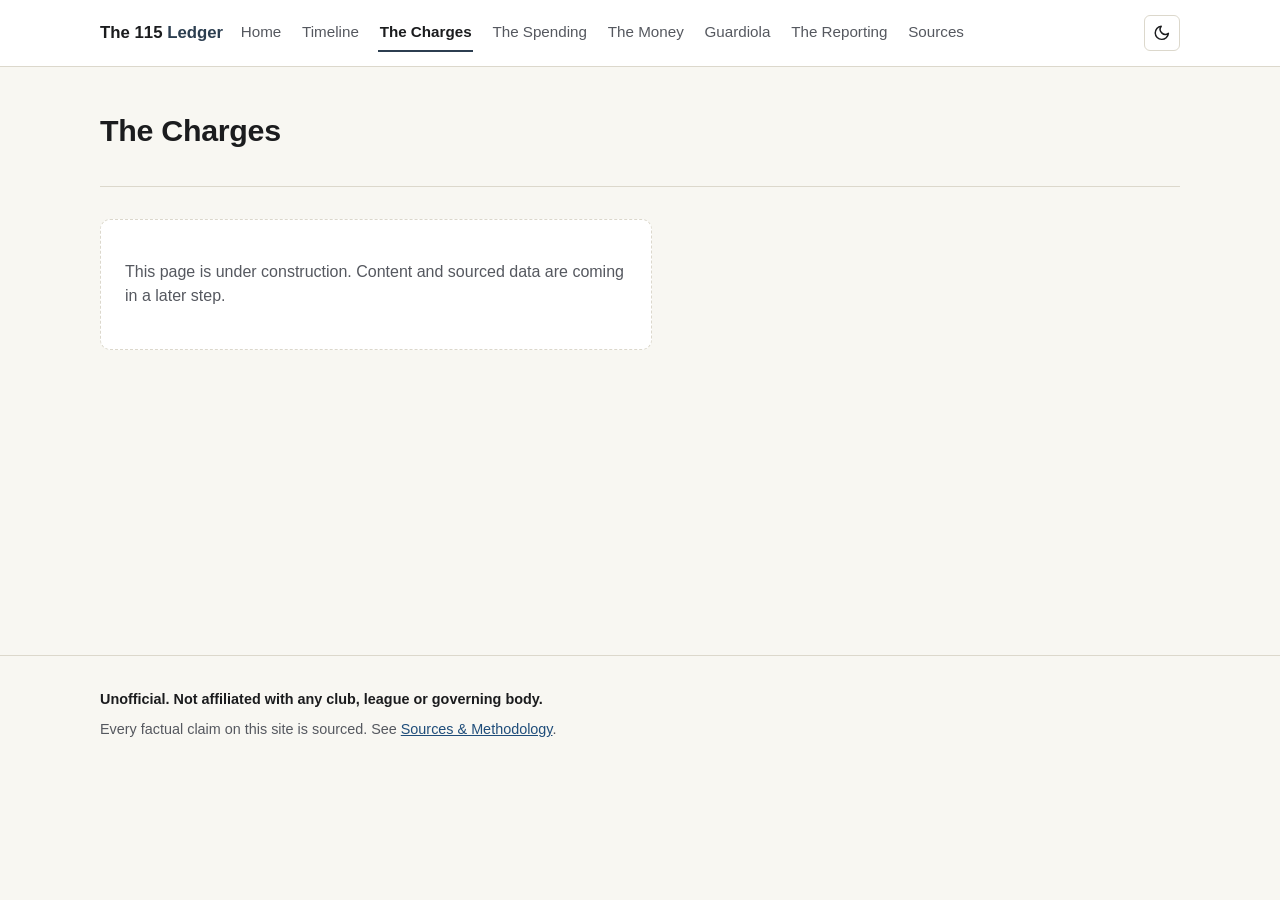
==== charges.html @ 7388daad "Scaffold The 115 Ledger: layout, dark/light theme, nav, footer disclaimer Adds CLAUDE.md (full proje" ====
<!DOCTYPE html>
<html lang="en">
  <head>
    <meta charset="UTF-8" />
    <meta name="viewport" content="width=device-width, initial-scale=1.0" />
    <title>The Charges — The 115 Ledger</title>
    <meta name="description" content="The Charges — part of The 115 Ledger, a sourced record of Manchester City's financial-rules case." />
    <meta name="color-scheme" content="light dark" />
    <link rel="stylesheet" href="css/style.css" />
    <script>
      (function () {
        try {
          var stored = localStorage.getItem("theme");
          var theme = stored || (window.matchMedia("(prefers-color-scheme: dark)").matches ? "dark" : "light");
          document.documentElement.setAttribute("data-theme", theme);
        } catch (e) {
          document.documentElement.setAttribute("data-theme", "light");
        }
      })();
    </script>
  </head>
  <body>
  <a class="skip-link" href="#main">Skip to main content</a>
  <header class="site-header">
    <div class="header-inner">
      <a href="index.html" class="logo">The 115 <span class="logo-accent">Ledger</span></a>
      <nav class="site-nav" id="site-nav" aria-label="Primary">
        <ul>
        <li><a href="index.html">Home</a></li>
        <li><a href="timeline.html">Timeline</a></li>
        <li><a href="charges.html">The Charges</a></li>
        <li><a href="spending.html">The Spending</a></li>
        <li><a href="money.html">The Money</a></li>
        <li><a href="guardiola.html">Guardiola</a></li>
        <li><a href="reporting.html">The Reporting</a></li>
        <li><a href="sources.html">Sources</a></li>
        </ul>
      </nav>
      <div class="header-actions">
        <button id="theme-toggle" class="icon-button theme-toggle" type="button" aria-pressed="false" aria-label="Toggle dark and light theme">
          <svg class="icon-sun" viewBox="0 0 24 24" fill="none" stroke="currentColor" stroke-width="2" stroke-linecap="round" stroke-linejoin="round" aria-hidden="true">
            <circle cx="12" cy="12" r="4"></circle>
            <line x1="12" y1="2" x2="12" y2="4"></line>
            <line x1="12" y1="20" x2="12" y2="22"></line>
            <line x1="4.93" y1="4.93" x2="6.34" y2="6.34"></line>
            <line x1="17.66" y1="17.66" x2="19.07" y2="19.07"></line>
            <line x1="2" y1="12" x2="4" y2="12"></line>
            <line x1="20" y1="12" x2="22" y2="12"></line>
            <line x1="4.93" y1="19.07" x2="6.34" y2="17.66"></line>
            <line x1="17.66" y1="6.34" x2="19.07" y2="4.93"></line>
          </svg>
          <svg class="icon-moon" viewBox="0 0 24 24" fill="none" stroke="currentColor" stroke-width="2" stroke-linecap="round" stroke-linejoin="round" aria-hidden="true">
            <path d="M21 12.79A9 9 0 1 1 11.21 3 7 7 0 0 0 21 12.79z"></path>
          </svg>
        </button>
        <button id="nav-toggle" class="icon-button nav-toggle" type="button" aria-expanded="false" aria-controls="site-nav" aria-label="Toggle navigation menu">
          <span></span><span></span><span></span>
        </button>
      </div>
    </div>
  </header>
    <main id="main">
      <div class="container">
        <div class="page-header">
          <h1>The Charges</h1>
        </div>
        <div class="section">
          <div class="placeholder-panel">
            <p>This page is under construction. Content and sourced data are coming in a later step.</p>
          </div>
        </div>
      </div>
    </main>
  <footer class="site-footer">
    <div class="container footer-inner">
      <p class="disclaimer">Unofficial. Not affiliated with any club, league or governing body.</p>
      <p class="footer-meta">Every factual claim on this site is sourced. See <a href="sources.html">Sources &amp; Methodology</a>.</p>
    </div>
  </footer>
    <script src="js/main.js" defer></script>
  </body>
</html>
---- css/style.css ----
/* The 115 Ledger — base styles, layout, and theme tokens */

:root {
  --bg: #f8f7f2;
  --bg-elevated: #ffffff;
  --text: #1b1c1e;
  --text-muted: #55585f;
  --border: #dcd8cc;
  --accent: #2c3e50;
  --accent-strong: #17242f;
  --accent-contrast: #ffffff;
  --focus-ring: #b3690f;
  --link: #1f4d7a;
  --link-visited: #4a3f6b;
  --header-bg: #ffffff;
  --shadow: 0 1px 2px rgba(20, 20, 20, 0.06), 0 4px 12px rgba(20, 20, 20, 0.05);

  --font-body: -apple-system, BlinkMacSystemFont, "Segoe UI", Roboto, Helvetica, Arial, sans-serif;
  --font-mono: ui-monospace, SFMono-Regular, "SF Mono", Menlo, Consolas, monospace;

  --max-width: 1120px;
}

:root[data-theme="dark"] {
  --bg: #14161a;
  --bg-elevated: #1c1f24;
  --text: #e9e7e1;
  --text-muted: #a3a7ad;
  --border: #2e3238;
  --accent: #8ca3bc;
  --accent-strong: #c7d3de;
  --accent-contrast: #14161a;
  --focus-ring: #e0a940;
  --link: #7fb0e0;
  --link-visited: #b39ddb;
  --header-bg: #1c1f24;
  --shadow: 0 1px 2px rgba(0, 0, 0, 0.4), 0 4px 12px rgba(0, 0, 0, 0.35);
}

@media (prefers-color-scheme: dark) {
  :root:not([data-theme="light"]):not([data-theme="dark"]) {
    --bg: #14161a;
    --bg-elevated: #1c1f24;
    --text: #e9e7e1;
    --text-muted: #a3a7ad;
    --border: #2e3238;
    --accent: #8ca3bc;
    --accent-strong: #c7d3de;
    --accent-contrast: #14161a;
    --focus-ring: #e0a940;
    --link: #7fb0e0;
    --link-visited: #b39ddb;
    --header-bg: #1c1f24;
    --shadow: 0 1px 2px rgba(0, 0, 0, 0.4), 0 4px 12px rgba(0, 0, 0, 0.35);
  }
}

* {
  box-sizing: border-box;
}

html {
  color-scheme: light dark;
}

body {
  margin: 0;
  background: var(--bg);
  color: var(--text);
  font-family: var(--font-body);
  line-height: 1.55;
  -webkit-font-smoothing: antialiased;
  text-rendering: optimizeLegibility;
}

img {
  max-width: 100%;
  display: block;
}

a {
  color: var(--link);
}

a:visited {
  color: var(--link-visited);
}

a:focus-visible,
button:focus-visible,
input:focus-visible,
select:focus-visible {
  outline: 3px solid var(--focus-ring);
  outline-offset: 2px;
}

.skip-link {
  position: absolute;
  left: -9999px;
  top: 0;
  background: var(--accent);
  color: var(--accent-contrast);
  padding: 0.75rem 1rem;
  z-index: 100;
  border-radius: 0 0 6px 0;
}

.skip-link:focus {
  left: 0;
}

.container {
  width: 100%;
  max-width: var(--max-width);
  margin: 0 auto;
  padding: 0 1.25rem;
}

/* Header / nav */

.site-header {
  position: sticky;
  top: 0;
  z-index: 50;
  background: var(--header-bg);
  border-bottom: 1px solid var(--border);
}

.header-inner {
  max-width: var(--max-width);
  margin: 0 auto;
  padding: 0.85rem 1.25rem;
  display: flex;
  align-items: center;
  gap: 1rem;
}

.logo {
  font-weight: 700;
  font-size: 1.05rem;
  color: var(--text);
  text-decoration: none;
  white-space: nowrap;
}

.logo:visited {
  color: var(--text);
}

.logo .logo-accent {
  color: var(--accent);
}

.site-nav {
  flex: 1;
}

.site-nav ul {
  list-style: none;
  display: flex;
  flex-wrap: wrap;
  gap: 0.25rem 1.1rem;
  margin: 0;
  padding: 0;
}

.site-nav a {
  display: inline-block;
  padding: 0.4rem 0.1rem;
  text-decoration: none;
  color: var(--text-muted);
  font-size: 0.95rem;
  border-bottom: 2px solid transparent;
}

.site-nav a:hover,
.site-nav a:focus-visible {
  color: var(--text);
}

.site-nav a[aria-current="page"] {
  color: var(--text);
  border-bottom-color: var(--accent);
  font-weight: 600;
}

.header-actions {
  display: flex;
  align-items: center;
  gap: 0.5rem;
}

.icon-button {
  background: transparent;
  border: 1px solid var(--border);
  border-radius: 6px;
  color: var(--text);
  width: 2.25rem;
  height: 2.25rem;
  display: inline-flex;
  align-items: center;
  justify-content: center;
  cursor: pointer;
}

.icon-button:hover {
  background: var(--bg-elevated);
}

.theme-toggle svg {
  width: 1.1rem;
  height: 1.1rem;
}

.theme-toggle .icon-sun,
.theme-toggle .icon-moon {
  display: none;
}

:root[data-theme="light"] .theme-toggle .icon-moon {
  display: block;
}

:root[data-theme="dark"] .theme-toggle .icon-sun {
  display: block;
}

.nav-toggle {
  display: none;
  flex-direction: column;
  justify-content: center;
  gap: 4px;
}

.nav-toggle span {
  display: block;
  width: 1.15rem;
  height: 2px;
  background: currentColor;
}

/* Mobile nav */

@media (max-width: 760px) {
  .site-nav {
    flex-basis: 100%;
    order: 3;
    max-height: 0;
    overflow: hidden;
    transition: max-height 0.2s ease;
  }

  .site-nav.is-open {
    max-height: 24rem;
  }

  .site-nav ul {
    flex-direction: column;
    gap: 0;
    padding: 0.5rem 0 0.75rem;
    border-top: 1px solid var(--border);
    margin-top: 0.6rem;
  }

  .site-nav a {
    padding: 0.6rem 0.1rem;
    display: block;
  }

  .nav-toggle {
    display: inline-flex;
  }

  .header-inner {
    flex-wrap: wrap;
  }
}

/* Main content */

main {
  min-height: 60vh;
}

.page-header {
  padding: 2.5rem 0 1.5rem;
  border-bottom: 1px solid var(--border);
}

.page-header h1 {
  margin: 0 0 0.5rem;
  font-size: 1.9rem;
  letter-spacing: -0.01em;
}

.page-header p {
  margin: 0;
  color: var(--text-muted);
  max-width: 60ch;
}

.hero {
  padding: 3rem 0 2.5rem;
}

.hero h1 {
  font-size: clamp(1.9rem, 4vw, 2.6rem);
  margin: 0 0 0.75rem;
  letter-spacing: -0.01em;
}

.tagline {
  font-size: 1.1rem;
  color: var(--text-muted);
  max-width: 62ch;
  margin: 0 0 1.25rem;
}

.placeholder-panel {
  border: 1px dashed var(--border);
  border-radius: 10px;
  padding: 1.5rem;
  color: var(--text-muted);
  background: var(--bg-elevated);
  max-width: 62ch;
}

.section {
  padding: 2rem 0;
}

/* Footer */

.site-footer {
  border-top: 1px solid var(--border);
  margin-top: 3rem;
  padding: 2rem 0;
  color: var(--text-muted);
  font-size: 0.9rem;
}

.footer-inner {
  display: flex;
  flex-direction: column;
  gap: 0.5rem;
}

.disclaimer {
  margin: 0;
  font-weight: 600;
  color: var(--text);
}

.footer-meta {
  margin: 0;
}

.footer-links {
  margin: 0.5rem 0 0;
  padding: 0;
  list-style: none;
  display: flex;
  flex-wrap: wrap;
  gap: 0.25rem 1rem;
}
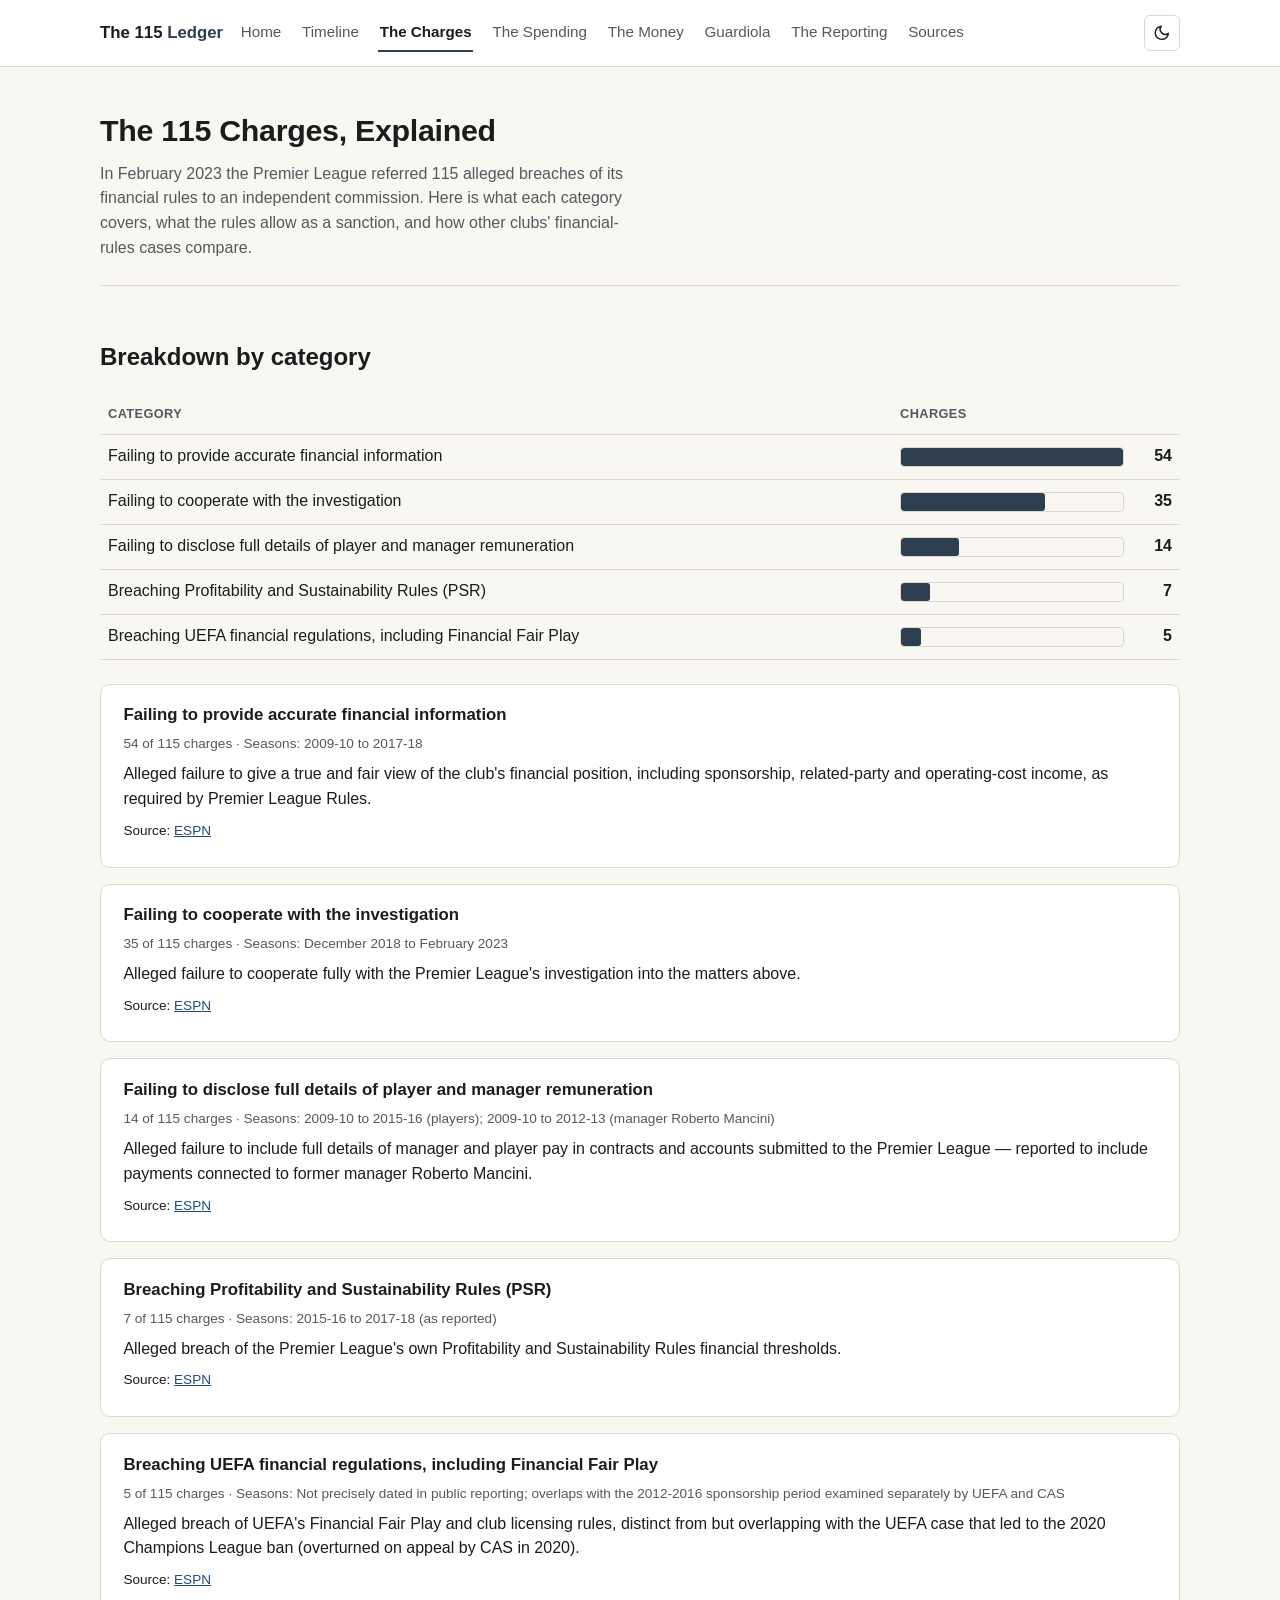
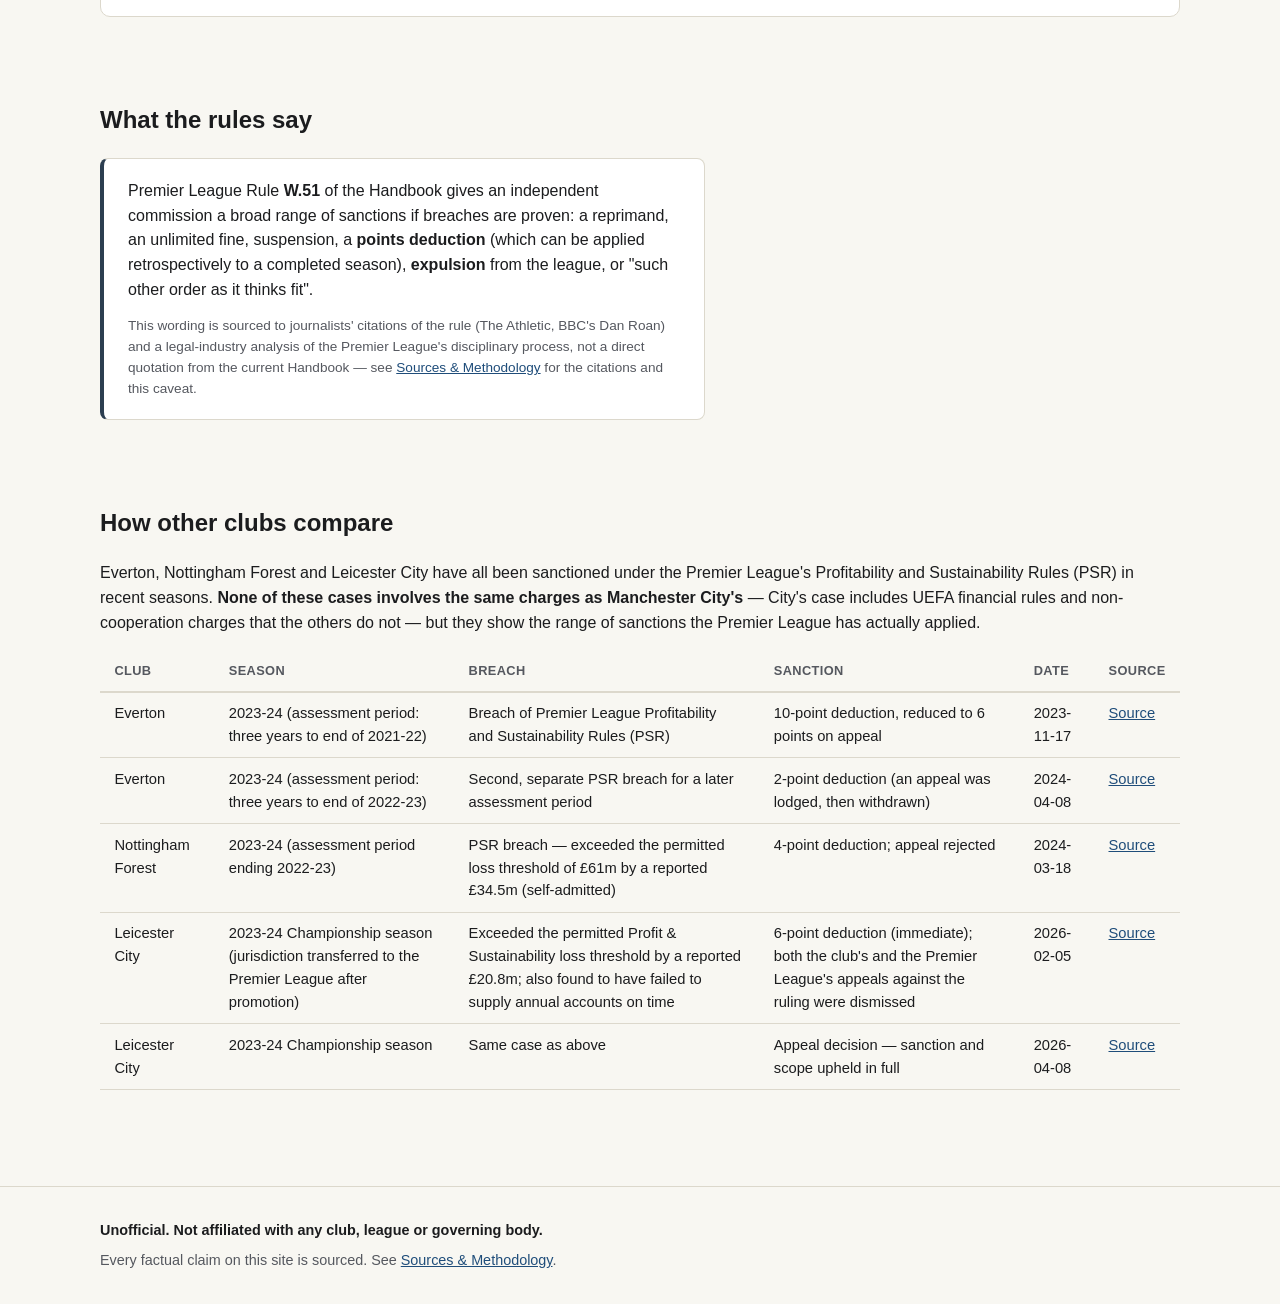
==== commit 7598b5a8: "Step 5: charges explainer + sanctions comparison Charges page now renders data/charges.json as an ac" ====
--- a/charges.html
+++ b/charges.html
@@ -62,13 +62,65 @@
     <main id="main">
       <div class="container">
         <div class="page-header">
-          <h1>The Charges</h1>
+          <h1>The 115 Charges, Explained</h1>
+          <p>In February 2023 the Premier League referred 115 alleged breaches of its financial rules to an independent commission. Here is what each category covers, what the rules allow as a sanction, and how other clubs' financial-rules cases compare.</p>
         </div>
-        <div class="section">
-          <div class="placeholder-panel">
-            <p>This page is under construction. Content and sourced data are coming in a later step.</p>
+
+        <section class="section" aria-labelledby="breakdown-heading">
+          <h2 id="breakdown-heading">Breakdown by category</h2>
+          <noscript>
+            <p class="placeholder-panel">This chart loads from <code>data/charges.json</code> with JavaScript. Enable JavaScript, or read that file directly, to see the breakdown.</p>
+          </noscript>
+          <table class="charges-chart" id="charges-chart">
+            <caption class="visually-hidden">Breakdown of the 115 Premier League charges against Manchester City, by category</caption>
+            <thead>
+              <tr>
+                <th scope="col">Category</th>
+                <th scope="col">Charges</th>
+              </tr>
+            </thead>
+            <tbody id="charges-chart-body">
+              <tr><td colspan="2">Loading…</td></tr>
+            </tbody>
+          </table>
+
+          <div class="charges-explanations" id="charges-explanations">
+            <p class="placeholder-panel">Loading category explanations…</p>
           </div>
-        </div>
+        </section>
+
+        <section class="section" aria-labelledby="rules-heading">
+          <h2 id="rules-heading">What the rules say</h2>
+          <div class="rules-box">
+            <p>Premier League Rule <strong>W.51</strong> of the Handbook gives an independent commission a broad range of sanctions if breaches are proven: a reprimand, an unlimited fine, suspension, a <strong>points deduction</strong> (which can be applied retrospectively to a completed season), <strong>expulsion</strong> from the league, or "such other order as it thinks fit".</p>
+            <p class="rules-caveat">This wording is sourced to journalists' citations of the rule (The Athletic, BBC's Dan Roan) and a legal-industry analysis of the Premier League's disciplinary process, not a direct quotation from the current Handbook — see <a href="sources.html">Sources &amp; Methodology</a> for the citations and this caveat.</p>
+          </div>
+        </section>
+
+        <section class="section" aria-labelledby="compare-heading">
+          <h2 id="compare-heading">How other clubs compare</h2>
+          <p>Everton, Nottingham Forest and Leicester City have all been sanctioned under the Premier League's Profitability and Sustainability Rules (PSR) in recent seasons. <strong>None of these cases involves the same charges as Manchester City's</strong> — City's case includes UEFA financial rules and non-cooperation charges that the others do not — but they show the range of sanctions the Premier League has actually applied.</p>
+          <noscript>
+            <p class="placeholder-panel">This table loads from <code>data/sanctions_compare.json</code> with JavaScript.</p>
+          </noscript>
+          <div class="table-scroll">
+            <table class="data-table" id="sanctions-table">
+              <thead>
+                <tr>
+                  <th scope="col">Club</th>
+                  <th scope="col">Season</th>
+                  <th scope="col">Breach</th>
+                  <th scope="col">Sanction</th>
+                  <th scope="col">Date</th>
+                  <th scope="col">Source</th>
+                </tr>
+              </thead>
+              <tbody id="sanctions-table-body">
+                <tr><td colspan="6">Loading…</td></tr>
+              </tbody>
+            </table>
+          </div>
+        </section>
       </div>
     </main>
   <footer class="site-footer">
@@ -78,5 +130,6 @@
     </div>
   </footer>
     <script src="js/main.js" defer></script>
+    <script src="js/charges.js" defer></script>
   </body>
 </html>
--- a/css/style.css
+++ b/css/style.css
@@ -316,6 +316,166 @@
   margin: 0 0 1.25rem;
 }
 
+/* Status badge (case clock, fixed hexes per the dataviz status palette — not themed) */
+
+.status-badge {
+  display: inline-flex;
+  align-items: center;
+  gap: 0.5rem;
+  padding: 0.45rem 0.9rem;
+  border-radius: 999px;
+  border: 1.5px solid var(--status-color, var(--border));
+  background: var(--status-bg, transparent);
+  font-weight: 600;
+  font-size: 0.95rem;
+  color: var(--text);
+  margin-bottom: 1.5rem;
+}
+
+.status-badge svg {
+  width: 1.1rem;
+  height: 1.1rem;
+  color: var(--status-color, var(--text-muted));
+  flex-shrink: 0;
+}
+
+.status-pending {
+  --status-color: #b3690f;
+  --status-bg: rgba(250, 178, 25, 0.16);
+}
+
+.status-critical {
+  --status-color: #d03b3b;
+  --status-bg: rgba(208, 59, 59, 0.14);
+}
+
+.status-appeal {
+  --status-color: #c05a33;
+  --status-bg: rgba(236, 131, 90, 0.16);
+}
+
+.status-final {
+  --status-color: #0ca30c;
+  --status-bg: rgba(12, 163, 12, 0.14);
+}
+
+.status-reported {
+  --status-color: #b5502c;
+  --status-bg: rgba(236, 131, 90, 0.16);
+}
+
+:root[data-theme="dark"] .status-pending {
+  --status-color: #fab219;
+}
+
+:root[data-theme="dark"] .status-appeal {
+  --status-color: #ec835a;
+}
+
+:root[data-theme="dark"] .status-reported {
+  --status-color: #ec835a;
+}
+
+.status-badge--sm {
+  padding: 0.25rem 0.65rem;
+  font-size: 0.8rem;
+  margin-bottom: 0;
+}
+
+.status-badge--sm svg {
+  width: 0.95rem;
+  height: 0.95rem;
+}
+
+/* Stat tiles (case clock counters) */
+
+.stat-grid {
+  display: grid;
+  grid-template-columns: repeat(auto-fit, minmax(220px, 1fr));
+  gap: 1rem;
+  max-width: 42rem;
+  margin: 0 0 0.5rem;
+}
+
+.stat-tile {
+  background: var(--bg-elevated);
+  border: 1px solid var(--border);
+  border-radius: 10px;
+  padding: 1.25rem 1.5rem;
+}
+
+.stat-value {
+  font-size: 2.5rem;
+  font-weight: 600;
+  font-variant-numeric: proportional-nums;
+  line-height: 1.1;
+  margin: 0;
+  color: var(--text);
+}
+
+.stat-label {
+  margin: 0.4rem 0 0;
+  color: var(--text-muted);
+  font-size: 0.9rem;
+}
+
+.case-summary {
+  max-width: 68ch;
+  font-size: 1.05rem;
+}
+
+/* Latest strip */
+
+.latest-list {
+  list-style: none;
+  margin: 1rem 0 0;
+  padding: 0;
+  display: flex;
+  flex-direction: column;
+  gap: 1rem;
+}
+
+.latest-item {
+  border: 1px solid var(--border);
+  border-radius: 8px;
+  padding: 1rem 1.25rem;
+  background: var(--bg-elevated);
+}
+
+.latest-category {
+  display: inline-block;
+  font-size: 0.72rem;
+  text-transform: uppercase;
+  letter-spacing: 0.04em;
+  color: var(--text-muted);
+}
+
+.latest-title {
+  display: block;
+  font-weight: 600;
+  margin: 0.25rem 0 0.15rem;
+  color: var(--text);
+  text-decoration: none;
+}
+
+.latest-title:hover,
+.latest-title:focus-visible {
+  text-decoration: underline;
+}
+
+.latest-date {
+  display: block;
+  font-size: 0.85rem;
+  color: var(--text-muted);
+  margin-bottom: 0.5rem;
+}
+
+.latest-summary {
+  margin: 0;
+  color: var(--text-muted);
+  font-size: 0.95rem;
+}
+
 .placeholder-panel {
   border: 1px dashed var(--border);
   border-radius: 10px;
@@ -355,6 +515,323 @@
   margin: 0;
 }
 
+/* Timeline page */
+
+.timeline-filters {
+  display: flex;
+  flex-wrap: wrap;
+  gap: 0.5rem;
+  margin: 0 0 2rem;
+}
+
+.filter-chip {
+  border: 1px solid var(--border);
+  background: var(--bg-elevated);
+  color: var(--text-muted);
+  border-radius: 999px;
+  padding: 0.4rem 0.9rem;
+  font-size: 0.85rem;
+  cursor: pointer;
+  line-height: 1.2;
+}
+
+.filter-chip:hover {
+  border-color: var(--accent);
+  color: var(--text);
+}
+
+.filter-chip.is-active {
+  background: var(--accent);
+  border-color: var(--accent);
+  color: var(--accent-contrast);
+  font-weight: 600;
+}
+
+.timeline-list {
+  list-style: none;
+  margin: 0;
+  padding: 0;
+  position: relative;
+}
+
+.timeline-list::before {
+  content: "";
+  position: absolute;
+  left: 7px;
+  top: 0.4rem;
+  bottom: 0.4rem;
+  width: 2px;
+  background: var(--border);
+}
+
+.timeline-entry {
+  position: relative;
+  padding: 0 0 2rem 2.25rem;
+}
+
+.timeline-entry::before {
+  content: "";
+  position: absolute;
+  left: 0;
+  top: 0.4rem;
+  width: 16px;
+  height: 16px;
+  border-radius: 50%;
+  background: var(--bg-elevated);
+  border: 2px solid var(--accent);
+  box-sizing: border-box;
+}
+
+.timeline-entry:last-child {
+  padding-bottom: 0;
+}
+
+.timeline-entry:target .timeline-card {
+  border-color: var(--accent);
+  box-shadow: 0 0 0 3px var(--focus-ring);
+}
+
+.timeline-card {
+  border: 1px solid var(--border);
+  border-radius: 10px;
+  background: var(--bg-elevated);
+  padding: 1.25rem 1.5rem;
+}
+
+.timeline-date {
+  display: block;
+  font-size: 0.85rem;
+  color: var(--text-muted);
+  margin-bottom: 0.35rem;
+}
+
+.timeline-header {
+  display: flex;
+  flex-wrap: wrap;
+  align-items: center;
+  gap: 0.6rem;
+  margin-bottom: 0.5rem;
+}
+
+.timeline-title {
+  margin: 0;
+  font-size: 1.15rem;
+}
+
+.timeline-summary {
+  margin: 0 0 0.75rem;
+  color: var(--text);
+}
+
+.timeline-response {
+  margin: 0 0 0.75rem;
+  padding: 0.6rem 0.9rem;
+  border-left: 3px solid var(--border);
+  background: var(--bg);
+  color: var(--text-muted);
+  font-size: 0.95rem;
+}
+
+.timeline-response cite {
+  display: block;
+  margin-top: 0.35rem;
+  font-style: normal;
+  font-size: 0.82rem;
+  color: var(--text-muted);
+}
+
+.timeline-sources {
+  margin: 0;
+  padding: 0;
+  list-style: none;
+  display: flex;
+  flex-wrap: wrap;
+  gap: 0.4rem 1rem;
+  font-size: 0.85rem;
+}
+
+.timeline-sources a {
+  color: var(--link);
+}
+
+.timeline-empty {
+  color: var(--text-muted);
+}
+
+/* Visually hidden but accessible (captions, etc.) */
+
+.visually-hidden {
+  position: absolute;
+  width: 1px;
+  height: 1px;
+  padding: 0;
+  margin: -1px;
+  overflow: hidden;
+  clip: rect(0, 0, 0, 0);
+  white-space: nowrap;
+  border: 0;
+}
+
+/* Generic data table (used on Charges, Spending, Money) */
+
+.table-scroll {
+  overflow-x: auto;
+  margin: 1rem 0;
+}
+
+.data-table {
+  width: 100%;
+  border-collapse: collapse;
+  font-size: 0.92rem;
+}
+
+.data-table caption {
+  text-align: left;
+  color: var(--text-muted);
+  margin-bottom: 0.5rem;
+  font-size: 0.85rem;
+}
+
+.data-table th,
+.data-table td {
+  padding: 0.6rem 0.9rem;
+  border-bottom: 1px solid var(--border);
+  text-align: left;
+  vertical-align: top;
+}
+
+.data-table thead th {
+  color: var(--text-muted);
+  font-weight: 600;
+  font-size: 0.8rem;
+  text-transform: uppercase;
+  letter-spacing: 0.03em;
+  border-bottom: 2px solid var(--border);
+  white-space: nowrap;
+}
+
+.data-table tbody tr:hover {
+  background: var(--bg-elevated);
+}
+
+.data-table a {
+  color: var(--link);
+}
+
+/* Charges breakdown chart (an accessible table with an inline bar) */
+
+.charges-chart {
+  width: 100%;
+  border-collapse: collapse;
+  margin: 1rem 0 1.5rem;
+}
+
+.charges-chart th,
+.charges-chart td {
+  padding: 0.6rem 0.5rem;
+  border-bottom: 1px solid var(--border);
+  text-align: left;
+}
+
+.charges-chart thead th {
+  color: var(--text-muted);
+  font-weight: 600;
+  font-size: 0.8rem;
+  text-transform: uppercase;
+  letter-spacing: 0.03em;
+}
+
+.charges-chart tbody th {
+  font-weight: 500;
+  color: var(--text);
+  max-width: 22rem;
+}
+
+.bar-cell {
+  display: flex;
+  align-items: center;
+  gap: 0.75rem;
+}
+
+.bar-track {
+  flex: 1;
+  min-width: 4rem;
+  height: 20px;
+  background: var(--bg);
+  border: 1px solid var(--border);
+  border-radius: 4px;
+  overflow: hidden;
+}
+
+.bar-fill {
+  height: 100%;
+  background: var(--accent);
+  border-radius: 3px;
+}
+
+.bar-value {
+  min-width: 2.25rem;
+  text-align: right;
+  font-variant-numeric: tabular-nums;
+  font-weight: 600;
+  color: var(--text);
+}
+
+.charges-explanations {
+  display: flex;
+  flex-direction: column;
+  gap: 1rem;
+}
+
+.charge-card {
+  border: 1px solid var(--border);
+  border-radius: 10px;
+  background: var(--bg-elevated);
+  padding: 1.1rem 1.4rem;
+}
+
+.charge-card h3 {
+  margin: 0 0 0.3rem;
+  font-size: 1.05rem;
+}
+
+.charge-card .charge-meta {
+  display: block;
+  color: var(--text-muted);
+  font-size: 0.85rem;
+  margin-bottom: 0.5rem;
+}
+
+.charge-card p {
+  margin: 0 0 0.5rem;
+}
+
+.charge-card .charge-source {
+  font-size: 0.85rem;
+}
+
+.rules-box {
+  border: 1px solid var(--border);
+  border-left: 4px solid var(--accent);
+  border-radius: 8px;
+  background: var(--bg-elevated);
+  padding: 1.25rem 1.5rem;
+  max-width: 68ch;
+}
+
+.rules-box p {
+  margin: 0 0 0.75rem;
+}
+
+.rules-box p:last-child {
+  margin-bottom: 0;
+}
+
+.rules-caveat {
+  font-size: 0.85rem;
+  color: var(--text-muted);
+}
+
 .footer-links {
   margin: 0.5rem 0 0;
   padding: 0;
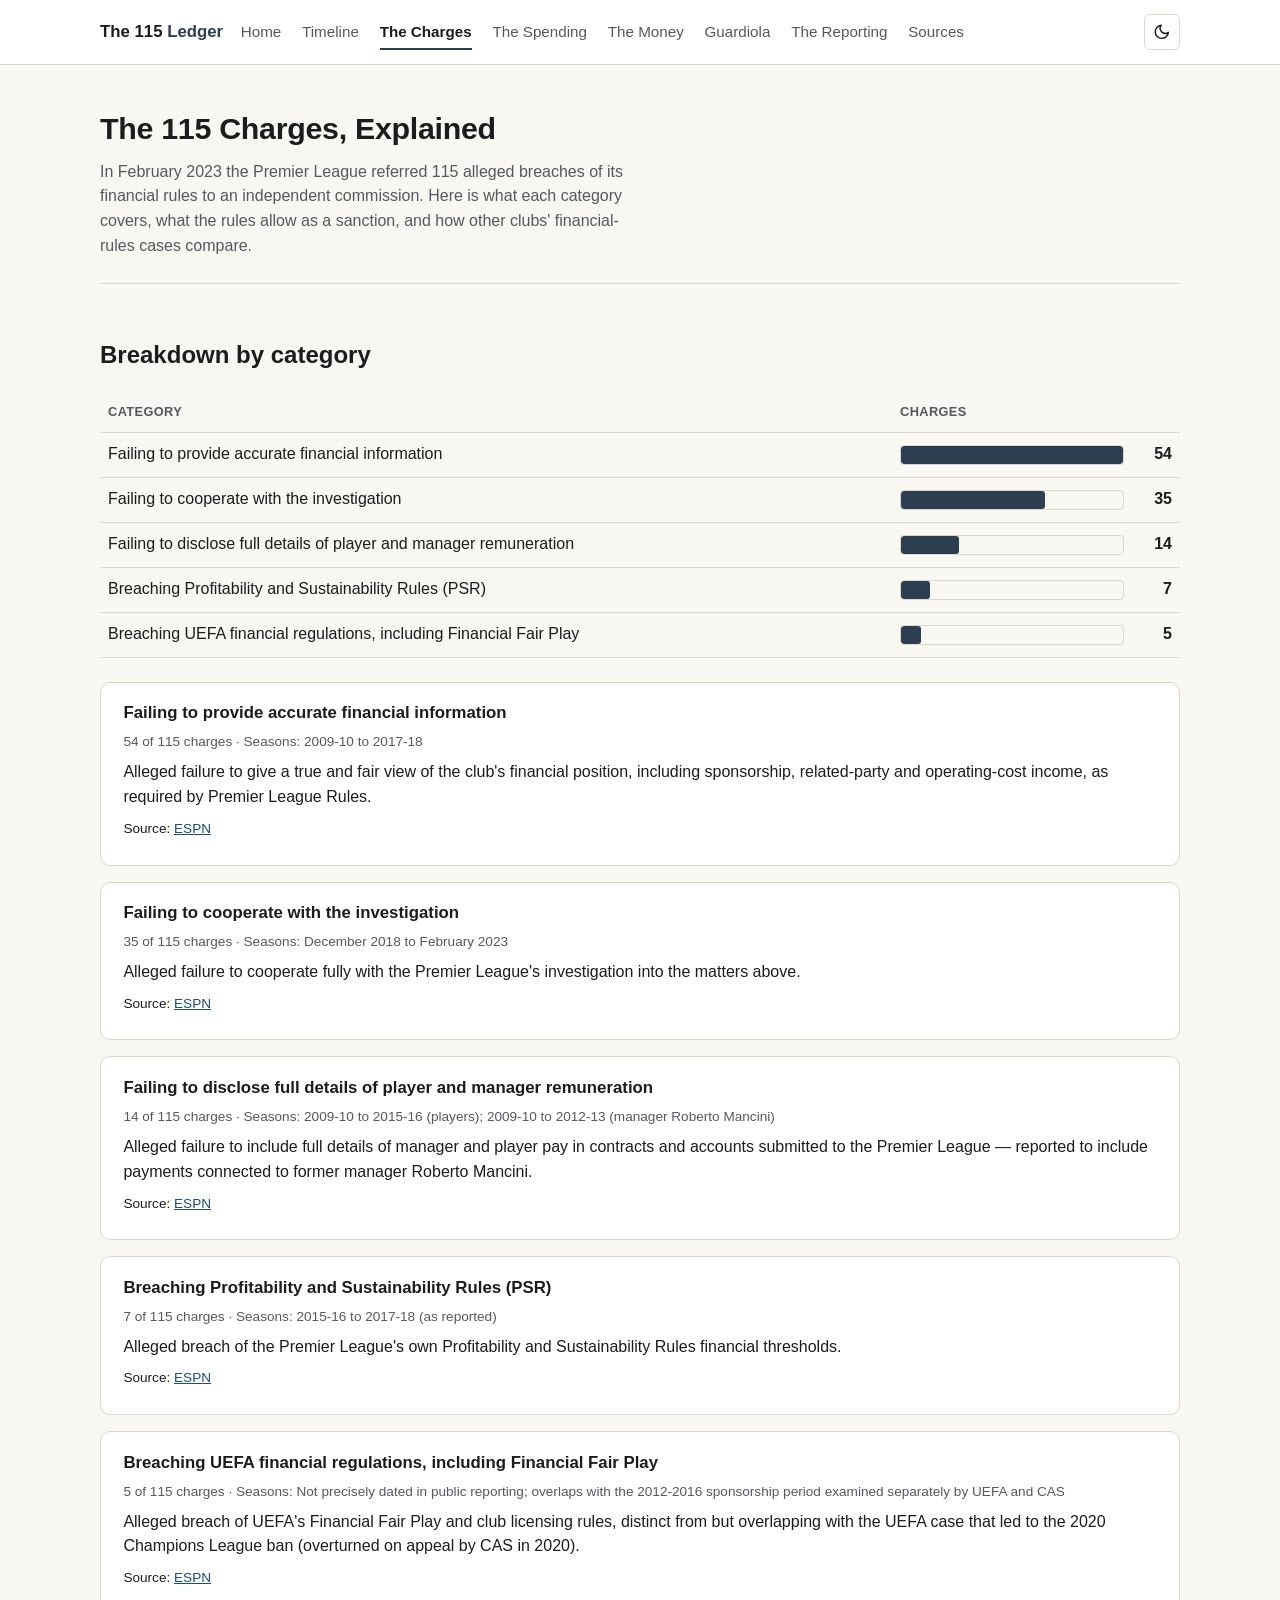
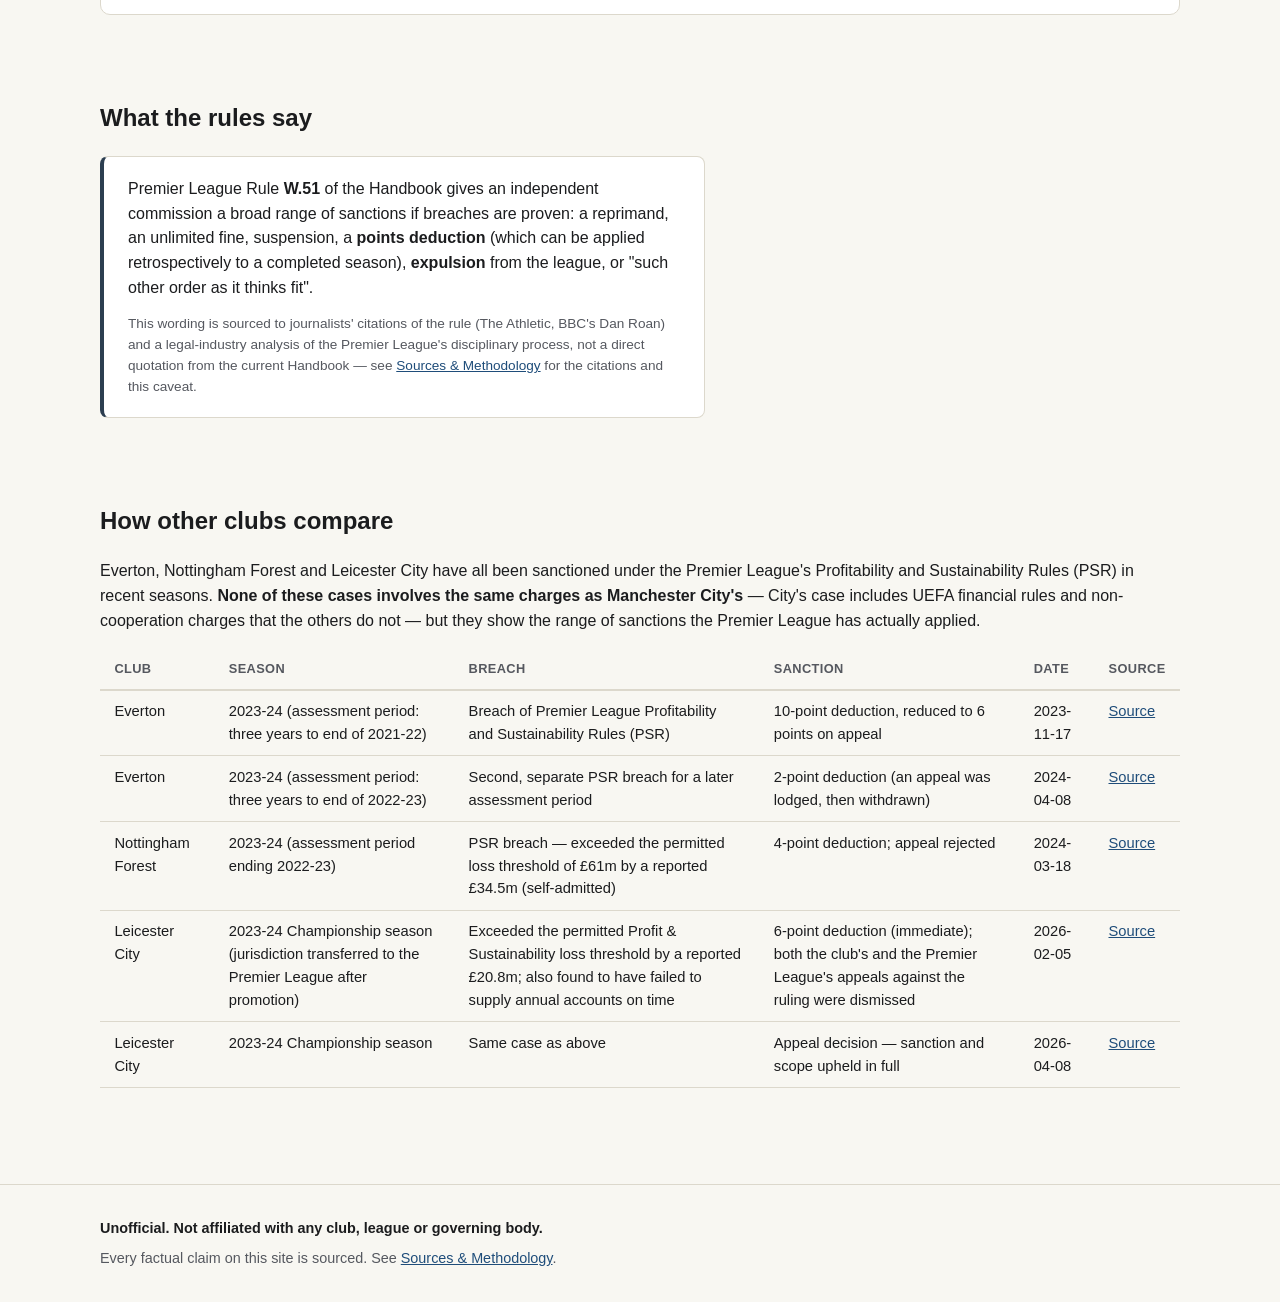
==== commit 89b940ce: "Add motion and interactivity throughout the site The site was static in the literal sense: content r" ====
--- a/charges.html
+++ b/charges.html
@@ -5,6 +5,23 @@
     <meta name="viewport" content="width=device-width, initial-scale=1.0" />
     <title>The Charges — The 115 Ledger</title>
     <meta name="description" content="The Charges — part of The 115 Ledger, a sourced record of Manchester City's financial-rules case." />
+    <link rel="canonical" href="https://ars3naltoby.github.io/The115Ledger/charges.html" />
+    <meta property="og:type" content="website" />
+    <meta property="og:site_name" content="The 115 Ledger" />
+    <meta property="og:title" content="The Charges — The 115 Ledger" />
+    <meta property="og:description" content="The Charges — part of The 115 Ledger, a sourced record of Manchester City's financial-rules case." />
+    <meta property="og:url" content="https://ars3naltoby.github.io/The115Ledger/charges.html" />
+    <meta property="og:image" content="https://ars3naltoby.github.io/The115Ledger/og-image.png" />
+    <meta property="og:image:width" content="1200" />
+    <meta property="og:image:height" content="630" />
+    <meta property="og:image:alt" content="The 115 Ledger" />
+    <meta name="twitter:card" content="summary_large_image" />
+    <meta name="twitter:title" content="The Charges — The 115 Ledger" />
+    <meta name="twitter:description" content="The Charges — part of The 115 Ledger, a sourced record of Manchester City's financial-rules case." />
+    <meta name="twitter:image" content="https://ars3naltoby.github.io/The115Ledger/og-image.png" />
+    <link rel="icon" type="image/svg+xml" href="favicon.svg" />
+    <meta name="theme-color" content="#f8f7f2" media="(prefers-color-scheme: light)" />
+    <meta name="theme-color" content="#14161a" media="(prefers-color-scheme: dark)" />
     <meta name="color-scheme" content="light dark" />
     <link rel="stylesheet" href="css/style.css" />
     <script>
@@ -61,7 +78,7 @@
   </header>
     <main id="main">
       <div class="container">
-        <div class="page-header">
+        <div class="page-header reveal">
           <h1>The 115 Charges, Explained</h1>
           <p>In February 2023 the Premier League referred 115 alleged breaches of its financial rules to an independent commission. Here is what each category covers, what the rules allow as a sanction, and how other clubs' financial-rules cases compare.</p>
         </div>
--- a/css/style.css
+++ b/css/style.css
@@ -73,6 +73,83 @@
   text-rendering: optimizeLegibility;
 }
 
+/* Smooth, subtle theme-switch transition on the surfaces that actually
+   change color, rather than a jarring instant snap. */
+body,
+.site-header,
+.stat-tile,
+.charge-card,
+.quote-card,
+.sponsorship-card,
+.tweet-fallback-card,
+.timeline-card,
+.latest-item,
+.status-badge,
+.filter-chip,
+.rules-box,
+.editorial-note,
+.data-table,
+.charges-chart,
+.chart-scroll,
+.viz-svg text {
+  transition: background-color 0.25s ease, color 0.25s ease, border-color 0.25s ease, box-shadow 0.25s ease;
+}
+
+@media (prefers-reduced-motion: reduce) {
+  *,
+  *::before,
+  *::after {
+    animation-duration: 0.001ms !important;
+    animation-iteration-count: 1 !important;
+    transition-duration: 0.001ms !important;
+    scroll-behavior: auto !important;
+  }
+}
+
+html {
+  scroll-behavior: smooth;
+}
+
+/* Scroll-reveal: elements start hidden only when JS + motion are both
+   available (see js/main.js SiteMotion). No-JS and reduced-motion users
+   see everything immediately — this is progressive enhancement only. */
+@media (prefers-reduced-motion: no-preference) {
+  .reveal {
+    opacity: 0;
+    transform: translateY(16px);
+    transition: opacity 0.5s ease, transform 0.5s ease;
+    transition-delay: var(--reveal-delay, 0ms);
+  }
+
+  .reveal.is-visible {
+    opacity: 1;
+    transform: translateY(0);
+  }
+}
+
+/* Hover lift for card-style components across the site. */
+.charge-card,
+.quote-card,
+.sponsorship-card,
+.tweet-fallback-card,
+.timeline-card,
+.latest-item,
+.stat-tile {
+  transition: transform 0.2s ease, box-shadow 0.2s ease, border-color 0.2s ease;
+}
+
+.charge-card:hover,
+.quote-card:hover,
+.sponsorship-card:hover,
+.tweet-fallback-card:hover,
+.timeline-card:hover,
+.latest-item:hover,
+.stat-tile:hover {
+  transform: translateY(-3px);
+  box-shadow: var(--shadow);
+  border-color: var(--accent);
+}
+
 img {
   max-width: 100%;
   display: block;
@@ -165,12 +242,26 @@
 }
 
 .site-nav a {
+  position: relative;
   display: inline-block;
   padding: 0.4rem 0.1rem;
   text-decoration: none;
   color: var(--text-muted);
   font-size: 0.95rem;
-  border-bottom: 2px solid transparent;
+  transition: color 0.15s ease;
+}
+
+.site-nav a::after {
+  content: "";
+  position: absolute;
+  left: 0.1rem;
+  right: 0.1rem;
+  bottom: 0;
+  height: 2px;
+  background: var(--accent);
+  transform: scaleX(0);
+  transform-origin: left;
+  transition: transform 0.2s ease;
 }
 
 .site-nav a:hover,
@@ -178,10 +269,18 @@
   color: var(--text);
 }
 
+.site-nav a:hover::after,
+.site-nav a:focus-visible::after {
+  transform: scaleX(1);
+}
+
 .site-nav a[aria-current="page"] {
   color: var(--text);
-  border-bottom-color: var(--accent);
   font-weight: 600;
+}
+
+.site-nav a[aria-current="page"]::after {
+  transform: scaleX(1);
 }
 
 .header-actions {
@@ -201,28 +300,42 @@
   align-items: center;
   justify-content: center;
   cursor: pointer;
+  transition: background-color 0.15s ease, border-color 0.15s ease, transform 0.15s ease;
 }
 
 .icon-button:hover {
   background: var(--bg-elevated);
+  border-color: var(--accent);
+}
+
+.icon-button:active {
+  transform: scale(0.92);
+}
+
+.theme-toggle {
+  position: relative;
 }
 
 .theme-toggle svg {
   width: 1.1rem;
   height: 1.1rem;
-}
-
-.theme-toggle .icon-sun,
-.theme-toggle .icon-moon {
-  display: none;
+  position: absolute;
+  top: 50%;
+  left: 50%;
+  margin: -0.55rem 0 0 -0.55rem;
+  opacity: 0;
+  transform: rotate(-50deg) scale(0.4);
+  transition: transform 0.35s cubic-bezier(0.34, 1.56, 0.64, 1), opacity 0.2s ease;
 }
 
 :root[data-theme="light"] .theme-toggle .icon-moon {
-  display: block;
+  opacity: 1;
+  transform: rotate(0) scale(1);
 }
 
 :root[data-theme="dark"] .theme-toggle .icon-sun {
-  display: block;
+  opacity: 1;
+  transform: rotate(0) scale(1);
 }
 
 .nav-toggle {
@@ -533,11 +646,17 @@
   font-size: 0.85rem;
   cursor: pointer;
   line-height: 1.2;
+  transition: background-color 0.15s ease, border-color 0.15s ease, color 0.15s ease, transform 0.1s ease;
 }
 
 .filter-chip:hover {
   border-color: var(--accent);
   color: var(--text);
+  transform: translateY(-1px);
+}
+
+.filter-chip:active {
+  transform: translateY(0) scale(0.96);
 }
 
 .filter-chip.is-active {
@@ -767,6 +886,7 @@
   height: 100%;
   background: var(--accent);
   border-radius: 3px;
+  transition: width 0.8s cubic-bezier(0.22, 1, 0.36, 1);
 }
 
 .bar-value {
@@ -832,6 +952,448 @@
   color: var(--text-muted);
 }
 
+/* Charts (hand-built inline SVG, per the dataviz reference palette) */
+
+.viz-root {
+  color-scheme: light;
+  --surface-1: #fcfcfb;
+  --grid-line: #e4e2dc;
+  --text-primary: #1b1c1e;
+  --text-secondary: #55585f;
+  --series-1: #2a78d6;
+  --series-2: #eb6834;
+  --series-3: #1baf7a;
+  --diverging-pos: #2a78d6;
+  --diverging-neg: #e34948;
+}
+
+@media (prefers-color-scheme: dark) {
+  :root:where(:not([data-theme="light"])) .viz-root {
+    color-scheme: dark;
+    --surface-1: #1a1a19;
+    --grid-line: #33332f;
+    --text-primary: #e9e7e1;
+    --text-secondary: #a3a7ad;
+    --series-1: #3987e5;
+    --series-2: #d95926;
+    --series-3: #199e70;
+    --diverging-pos: #3987e5;
+    --diverging-neg: #e66767;
+  }
+}
+
+:root[data-theme="dark"] .viz-root {
+  color-scheme: dark;
+  --surface-1: #1a1a19;
+  --grid-line: #33332f;
+  --text-primary: #e9e7e1;
+  --text-secondary: #a3a7ad;
+  --series-1: #3987e5;
+  --series-2: #d95926;
+  --series-3: #199e70;
+  --diverging-pos: #3987e5;
+  --diverging-neg: #e66767;
+}
+
+.chart-scroll {
+  overflow-x: auto;
+  margin: 1rem 0;
+  background: var(--surface-1);
+  border: 1px solid var(--border);
+  border-radius: 10px;
+  padding: 0.5rem 0.5rem 0;
+  min-height: 320px;
+}
+
+/* Reserve approximate space for content injected after a data fetch, to
+   keep cumulative layout shift low while data.json loads. */
+#timeline-list {
+  min-height: 4800px;
+}
+
+#quote-grid {
+  min-height: 1050px;
+}
+
+#departure-events {
+  min-height: 350px;
+}
+
+#tweet-grid {
+  min-height: 260px;
+}
+
+#article-list {
+  min-height: 440px;
+}
+
+#charges-explanations {
+  min-height: 900px;
+}
+
+#charges-chart {
+  min-height: 250px;
+}
+
+#uefa-history {
+  min-height: 700px;
+}
+
+#sponsorship-list {
+  min-height: 950px;
+}
+
+#cfg-structure {
+  min-height: 580px;
+}
+
+#sources-by-page {
+  min-height: 2100px;
+}
+
+#corrections-log {
+  min-height: 290px;
+}
+
+.chart-note {
+  color: var(--text-muted);
+  font-size: 0.9rem;
+  max-width: 68ch;
+  margin: 0 0 0.5rem;
+}
+
+.viz-svg text {
+  fill: var(--text-secondary);
+  font-size: 11px;
+  font-family: var(--font-body);
+}
+
+.viz-svg .viz-axis-line {
+  stroke: var(--grid-line);
+  stroke-width: 1;
+}
+
+.viz-svg .viz-value-label {
+  fill: var(--text-primary);
+  font-weight: 600;
+}
+
+.viz-svg .viz-zero-line {
+  stroke: var(--text-secondary);
+  stroke-width: 1;
+}
+
+.viz-legend {
+  display: flex;
+  flex-wrap: wrap;
+  gap: 0.4rem 1.25rem;
+  padding: 0.6rem 0.75rem 0.85rem;
+  font-size: 0.85rem;
+  color: var(--text-secondary);
+}
+
+.viz-legend-item {
+  display: inline-flex;
+  align-items: center;
+  gap: 0.4rem;
+}
+
+.viz-legend-swatch {
+  display: inline-block;
+  width: 12px;
+  height: 12px;
+  border-radius: 3px;
+}
+
+/* Chart entrance animation + hover feedback. transform-box: fill-box makes
+   transform-origin resolve against each SVG shape's own geometry rather
+   than the whole viewBox, which is what lets a bar "grow from its own
+   baseline" instead of the corner of the chart. */
+.viz-bar,
+.viz-bar-group {
+  transform-box: fill-box;
+}
+
+@media (prefers-reduced-motion: no-preference) {
+  .viz-bar {
+    animation: viz-grow 0.6s cubic-bezier(0.22, 1, 0.36, 1) both;
+    animation-delay: var(--bar-delay, 0ms);
+  }
+
+  .viz-bar-group {
+    animation: viz-grow 0.6s cubic-bezier(0.22, 1, 0.36, 1) both;
+    animation-delay: var(--bar-delay, 0ms);
+  }
+
+  @keyframes viz-grow {
+    from {
+      transform: scaleY(0);
+    }
+    to {
+      transform: scaleY(1);
+    }
+  }
+
+  .viz-line-path {
+    animation: viz-draw 1s cubic-bezier(0.22, 1, 0.36, 1) forwards;
+  }
+
+  @keyframes viz-draw {
+    to {
+      stroke-dashoffset: 0;
+    }
+  }
+
+  .viz-point,
+  .viz-value-label,
+  .viz-legend-item {
+    opacity: 0;
+    animation: viz-fade-in 0.4s ease 0.7s forwards;
+  }
+
+  @keyframes viz-fade-in {
+    to {
+      opacity: 1;
+    }
+  }
+}
+
+.viz-bar:hover,
+.viz-bar-group:hover {
+  filter: brightness(1.14);
+  cursor: pointer;
+}
+
+.viz-point {
+  transition: r 0.15s ease, filter 0.15s ease;
+  cursor: pointer;
+}
+
+.viz-point:hover {
+  filter: brightness(1.2);
+}
+
+.table-details {
+  margin: 0.5rem 0 1.5rem;
+}
+
+.table-details summary {
+  cursor: pointer;
+  color: var(--link);
+  font-size: 0.9rem;
+  margin-bottom: 0.5rem;
+}
+
+/* Sponsorship / CFG structure */
+
+.sponsorship-list {
+  display: flex;
+  flex-direction: column;
+  gap: 1rem;
+  margin-top: 1rem;
+}
+
+.sponsorship-card {
+  border: 1px solid var(--border);
+  border-radius: 10px;
+  background: var(--bg-elevated);
+  padding: 1.1rem 1.4rem;
+}
+
+.sponsorship-card h3 {
+  margin: 0 0 0.3rem;
+  font-size: 1.05rem;
+}
+
+.sponsorship-meta {
+  display: block;
+  color: var(--text-muted);
+  font-size: 0.85rem;
+  margin-bottom: 0.5rem;
+}
+
+.sponsorship-allegation {
+  margin: 0.6rem 0 0;
+  padding: 0.6rem 0.9rem;
+  border-left: 3px solid var(--status-color, #b5502c);
+  background: rgba(236, 131, 90, 0.1);
+  font-size: 0.92rem;
+}
+
+.sponsorship-allegation strong {
+  color: var(--text);
+}
+
+.cfg-list {
+  columns: 2;
+  column-gap: 2rem;
+  margin: 0.75rem 0;
+  padding-left: 1.25rem;
+}
+
+@media (max-width: 640px) {
+  .cfg-list {
+    columns: 1;
+  }
+}
+
+/* Sortable table (Spending page) */
+
+.sortable-table th[data-sort] {
+  cursor: pointer;
+  user-select: none;
+  white-space: nowrap;
+}
+
+.sortable-table th[data-sort]:hover {
+  color: var(--text);
+}
+
+.sortable-table th[data-sort]::after {
+  content: "";
+  display: inline-block;
+  margin-left: 0.35em;
+  width: 0.6em;
+}
+
+.sortable-table th[aria-sort="ascending"]::after {
+  content: "▲";
+  font-size: 0.7em;
+}
+
+.sortable-table th[aria-sort="descending"]::after {
+  content: "▼";
+  font-size: 0.7em;
+}
+
+.controversy-note {
+  display: block;
+  font-size: 0.85rem;
+  color: var(--text-muted);
+  margin-top: 0.25rem;
+}
+
+/* Guardiola quotes page */
+
+.quote-grid {
+  display: grid;
+  grid-template-columns: repeat(auto-fill, minmax(280px, 1fr));
+  gap: 1.25rem;
+}
+
+.quote-card {
+  border: 1px solid var(--border);
+  border-radius: 10px;
+  background: var(--bg-elevated);
+  padding: 1.4rem 1.5rem;
+  display: flex;
+  flex-direction: column;
+}
+
+.quote-text {
+  margin: 0 0 1rem;
+  font-size: 1.1rem;
+  font-style: italic;
+  line-height: 1.5;
+  color: var(--text);
+  border-left: 3px solid var(--accent);
+  padding-left: 0.9rem;
+}
+
+.quote-meta {
+  display: flex;
+  flex-wrap: wrap;
+  gap: 0.3rem 0.6rem;
+  font-size: 0.85rem;
+  color: var(--text-muted);
+  margin-bottom: 0.5rem;
+}
+
+.quote-date {
+  font-weight: 600;
+  color: var(--text);
+}
+
+.quote-source {
+  margin: auto 0 0;
+  font-size: 0.85rem;
+}
+
+.editorial-note {
+  border: 1px dashed var(--border);
+  border-radius: 8px;
+  padding: 1.1rem 1.4rem;
+  max-width: 68ch;
+  color: var(--text-muted);
+  font-size: 0.95rem;
+}
+
+.editorial-note p {
+  margin: 0;
+}
+
+/* Reporting page */
+
+.tweet-grid {
+  display: grid;
+  grid-template-columns: repeat(auto-fill, minmax(300px, 1fr));
+  gap: 1.25rem;
+  align-items: start;
+}
+
+.tweet-embed {
+  min-height: 120px;
+}
+
+.tweet-fallback-card {
+  border: 1px solid var(--border);
+  border-radius: 10px;
+  background: var(--bg-elevated);
+  padding: 1.1rem 1.4rem;
+}
+
+.tweet-fallback-card .tweet-date {
+  display: block;
+  font-size: 0.85rem;
+  color: var(--text-muted);
+  margin-bottom: 0.5rem;
+}
+
+.tweet-fallback-card p {
+  margin: 0 0 0.75rem;
+}
+
+.tweet-fallback-card a.tweet-view-link {
+  font-weight: 600;
+}
+
+.article-list {
+  list-style: none;
+  margin: 1rem 0 0;
+  padding: 0;
+  display: flex;
+  flex-direction: column;
+  gap: 0.1rem;
+}
+
+.article-list li {
+  padding: 0.75rem 0;
+  border-bottom: 1px solid var(--border);
+  display: flex;
+  flex-wrap: wrap;
+  gap: 0.3rem 0.75rem;
+  align-items: baseline;
+}
+
+.article-title {
+  font-weight: 600;
+}
+
+.article-meta {
+  color: var(--text-muted);
+  font-size: 0.88rem;
+}
+
 .footer-links {
   margin: 0.5rem 0 0;
   padding: 0;
@@ -840,3 +1402,83 @@
   flex-wrap: wrap;
   gap: 0.25rem 1rem;
 }
+
+/* Sources & Methodology page */
+
+.label-glossary {
+  margin: 1rem 0;
+  max-width: 60rem;
+  display: grid;
+  grid-template-columns: max-content 1fr;
+  gap: 0.6rem 1.25rem;
+  align-items: center;
+}
+
+.label-glossary dt {
+  white-space: nowrap;
+}
+
+.label-glossary dd {
+  margin: 0;
+  color: var(--text-muted);
+}
+
+@media (max-width: 560px) {
+  .label-glossary {
+    grid-template-columns: 1fr;
+  }
+  .label-glossary dd {
+    margin: 0 0 0.6rem;
+  }
+}
+
+.source-group {
+  margin-bottom: 1.75rem;
+}
+
+.source-group h3 {
+  margin: 0 0 0.5rem;
+  font-size: 1.05rem;
+}
+
+.source-group ul {
+  margin: 0;
+  padding: 0;
+  list-style: none;
+  columns: 2;
+  column-gap: 2rem;
+}
+
+.source-group li {
+  break-inside: avoid;
+  margin-bottom: 0.4rem;
+  font-size: 0.92rem;
+}
+
+@media (max-width: 640px) {
+  .source-group ul {
+    columns: 1;
+  }
+}
+
+.corrections-log {
+  list-style: none;
+  margin: 1rem 0 0;
+  padding: 0;
+  display: flex;
+  flex-direction: column;
+  gap: 0.9rem;
+}
+
+.corrections-log li {
+  border-left: 3px solid var(--border);
+  padding: 0.1rem 0 0.1rem 1rem;
+}
+
+.correction-date {
+  display: block;
+  font-weight: 600;
+  font-size: 0.85rem;
+  color: var(--text-muted);
+  margin-bottom: 0.15rem;
+}
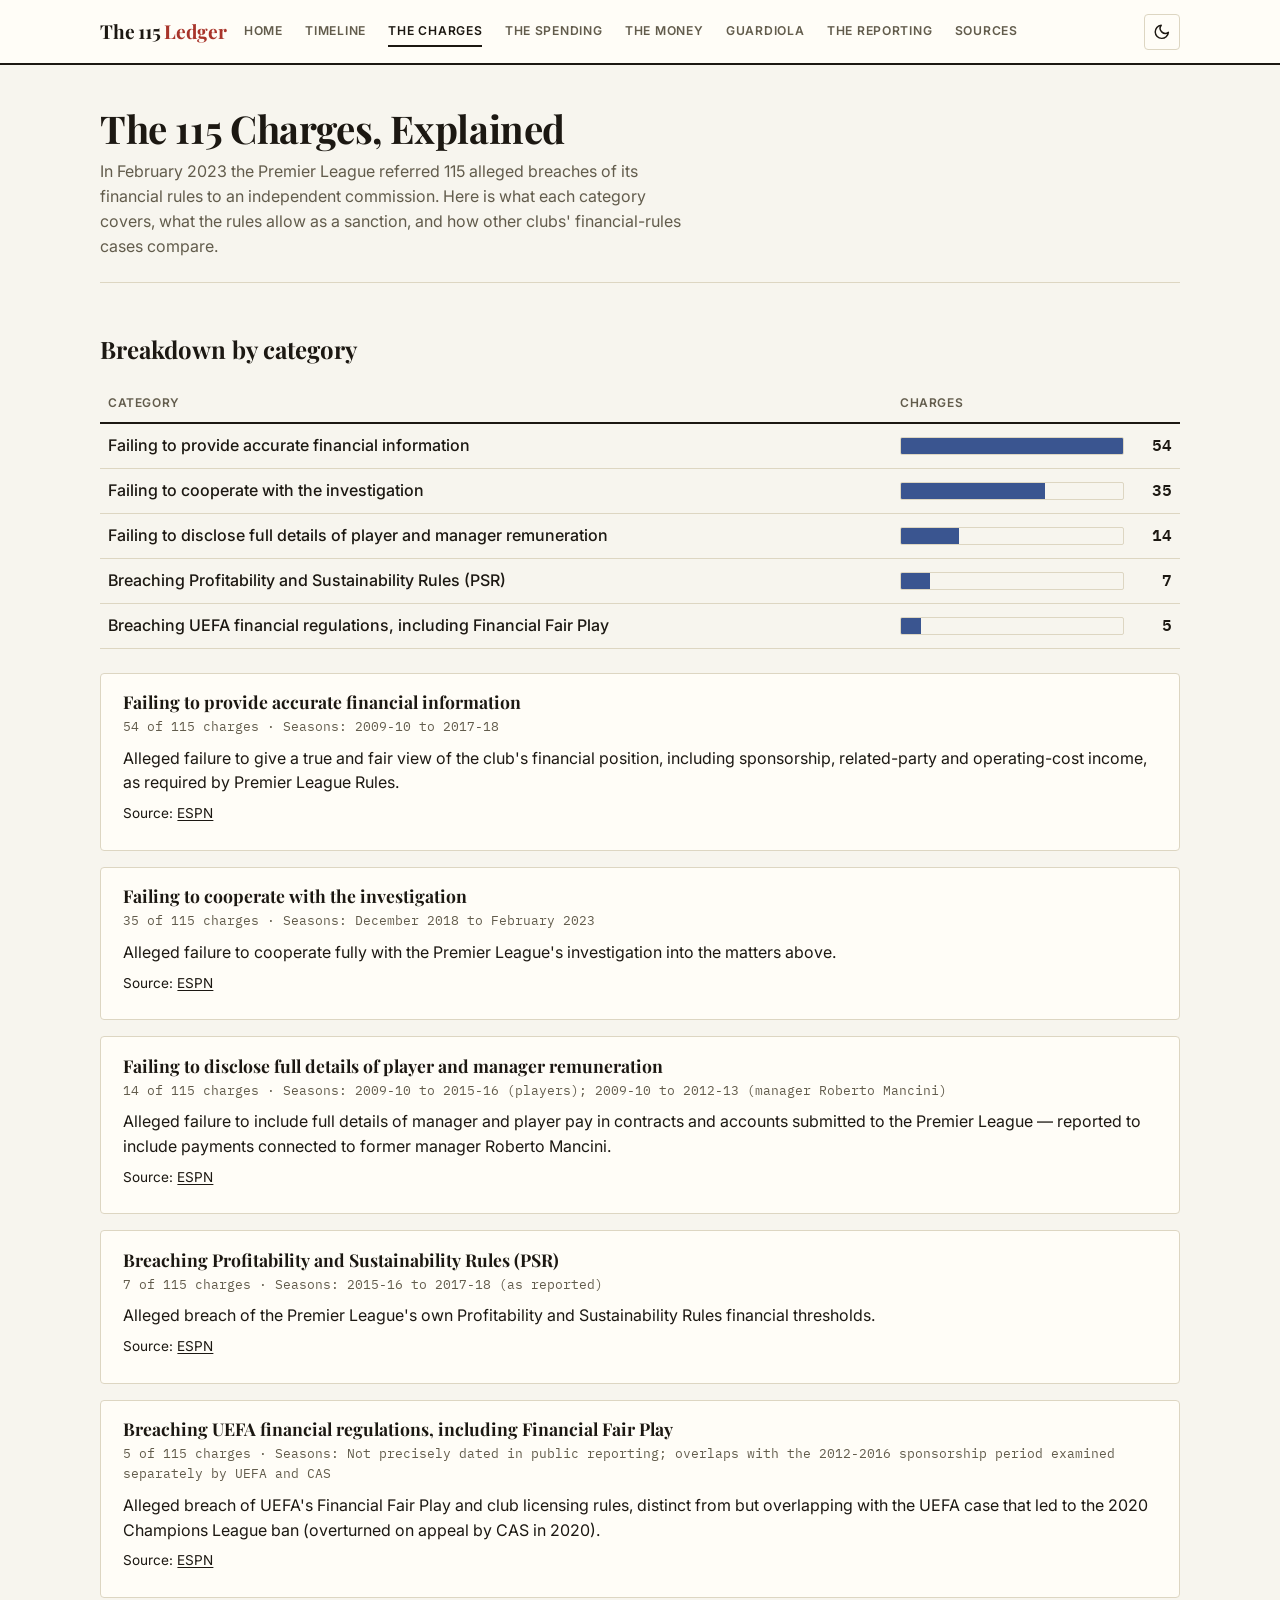
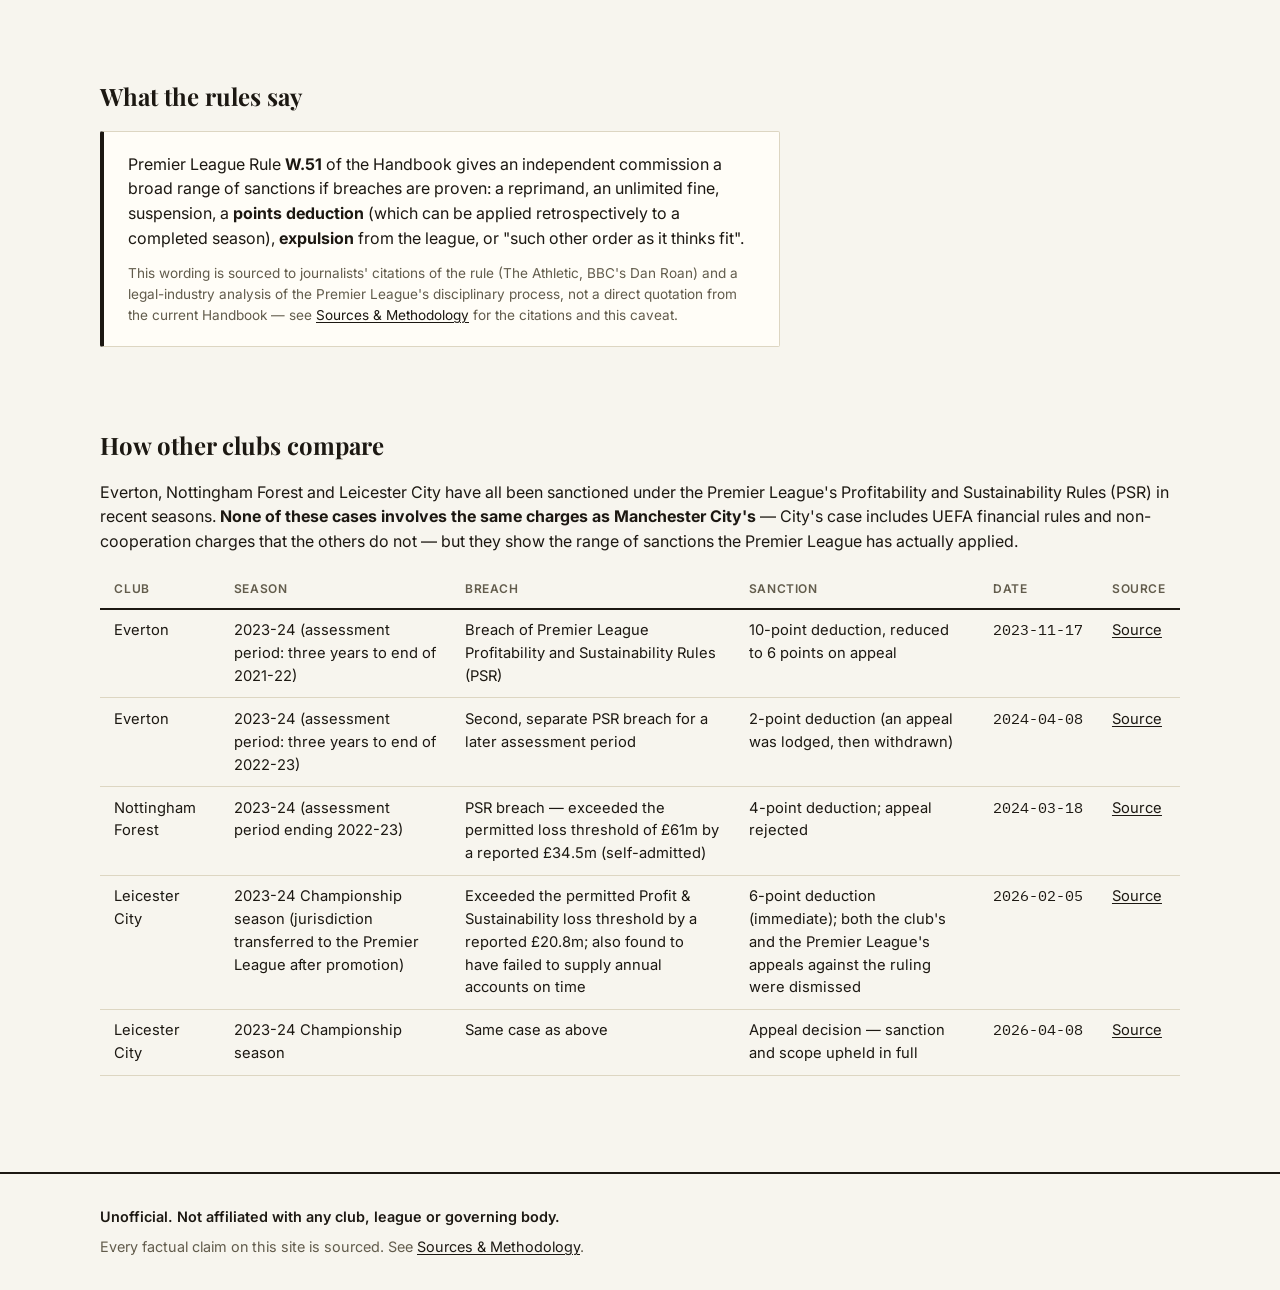
==== commit 4c55416e: "Redesign: "investigative financial ledger" visual identity Full type and color system overhaul, repl" ====
--- a/charges.html
+++ b/charges.html
@@ -23,6 +23,12 @@
     <meta name="theme-color" content="#f8f7f2" media="(prefers-color-scheme: light)" />
     <meta name="theme-color" content="#14161a" media="(prefers-color-scheme: dark)" />
     <meta name="color-scheme" content="light dark" />
+    <link rel="preconnect" href="https://fonts.googleapis.com" />
+    <link rel="preconnect" href="https://fonts.gstatic.com" crossorigin />
+    <link
+      href="https://fonts.googleapis.com/css2?family=Playfair+Display:ital,wght@0,600;0,700;0,800;1,600;1,700&family=Inter:wght@400;500;600;700&family=IBM+Plex+Mono:wght@400;500;600&display=swap"
+      rel="stylesheet"
+    />
     <link rel="stylesheet" href="css/style.css" />
     <script>
       (function () {
--- a/css/style.css
+++ b/css/style.css
@@ -1,57 +1,75 @@
-/* The 115 Ledger — base styles, layout, and theme tokens */
+/* The 115 Ledger — "investigative financial ledger" identity.
+   Paper + ink + one reserved red accent. Serif headlines, sans body,
+   monospace tabular figures for every structured number and date. */
 
 :root {
-  --bg: #f8f7f2;
-  --bg-elevated: #ffffff;
-  --text: #1b1c1e;
-  --text-muted: #55585f;
-  --border: #dcd8cc;
-  --accent: #2c3e50;
-  --accent-strong: #17242f;
-  --accent-contrast: #ffffff;
-  --focus-ring: #b3690f;
-  --link: #1f4d7a;
-  --link-visited: #4a3f6b;
-  --header-bg: #ffffff;
-  --shadow: 0 1px 2px rgba(20, 20, 20, 0.06), 0 4px 12px rgba(20, 20, 20, 0.05);
-
-  --font-body: -apple-system, BlinkMacSystemFont, "Segoe UI", Roboto, Helvetica, Arial, sans-serif;
-  --font-mono: ui-monospace, SFMono-Regular, "SF Mono", Menlo, Consolas, monospace;
+  --bg: #f7f5ee;
+  --bg-elevated: #fffdf7;
+  --text: #1c1812;
+  --text-muted: #625c4c;
+  --border: #ddd6c2;
+  --accent: #a8342a;
+  --accent-contrast: #fffdf7;
+  --accent-tint: rgba(168, 52, 42, 0.08);
+  --ink-tint: rgba(28, 24, 18, 0.06);
+  --focus-ring: #a5710f;
+  --link: var(--text);
+  --link-visited: var(--text);
+  --header-bg: #fffdf7;
+  --shadow: 0 1px 2px rgba(20, 16, 8, 0.08), 0 6px 16px rgba(20, 16, 8, 0.06);
+
+  /* Validated chart palette (dataviz skill: categorical + diverging pass
+     light/dark, CVD and contrast checks). Ink-navy reads as the "black
+     ink" entry; red is the ledger's classic mark for a negative figure;
+     teal is the third categorical identity. */
+  --chart-ink: #3a5590;
+  --chart-red: #a8342a;
+  --chart-teal: #0d8a72;
+
+  --font-serif: "Playfair Display", Georgia, "Times New Roman", serif;
+  --font-body: "Inter", -apple-system, BlinkMacSystemFont, "Segoe UI", Roboto, Helvetica, Arial, sans-serif;
+  --font-mono: "IBM Plex Mono", ui-monospace, SFMono-Regular, "SF Mono", Menlo, Consolas, monospace;
 
   --max-width: 1120px;
 }
 
 :root[data-theme="dark"] {
-  --bg: #14161a;
-  --bg-elevated: #1c1f24;
-  --text: #e9e7e1;
-  --text-muted: #a3a7ad;
-  --border: #2e3238;
-  --accent: #8ca3bc;
-  --accent-strong: #c7d3de;
-  --accent-contrast: #14161a;
+  --bg: #14120f;
+  --bg-elevated: #1c1a15;
+  --text: #ece7da;
+  --text-muted: #a89f8a;
+  --border: #3a362a;
+  --accent: #d9564a;
+  --accent-contrast: #14120f;
+  --accent-tint: rgba(217, 86, 74, 0.16);
+  --ink-tint: rgba(236, 231, 218, 0.08);
   --focus-ring: #e0a940;
-  --link: #7fb0e0;
-  --link-visited: #b39ddb;
-  --header-bg: #1c1f24;
-  --shadow: 0 1px 2px rgba(0, 0, 0, 0.4), 0 4px 12px rgba(0, 0, 0, 0.35);
+  --header-bg: #1c1a15;
+  --shadow: 0 1px 2px rgba(0, 0, 0, 0.5), 0 6px 16px rgba(0, 0, 0, 0.4);
+
+  --chart-ink: #5580c8;
+  --chart-red: #d9564a;
+  --chart-teal: #2fa88f;
 }
 
 @media (prefers-color-scheme: dark) {
   :root:not([data-theme="light"]):not([data-theme="dark"]) {
-    --bg: #14161a;
-    --bg-elevated: #1c1f24;
-    --text: #e9e7e1;
-    --text-muted: #a3a7ad;
-    --border: #2e3238;
-    --accent: #8ca3bc;
-    --accent-strong: #c7d3de;
-    --accent-contrast: #14161a;
+    --bg: #14120f;
+    --bg-elevated: #1c1a15;
+    --text: #ece7da;
+    --text-muted: #a89f8a;
+    --border: #3a362a;
+    --accent: #d9564a;
+    --accent-contrast: #14120f;
+    --accent-tint: rgba(217, 86, 74, 0.16);
+    --ink-tint: rgba(236, 231, 218, 0.08);
     --focus-ring: #e0a940;
-    --link: #7fb0e0;
-    --link-visited: #b39ddb;
-    --header-bg: #1c1f24;
-    --shadow: 0 1px 2px rgba(0, 0, 0, 0.4), 0 4px 12px rgba(0, 0, 0, 0.35);
+    --header-bg: #1c1a15;
+    --shadow: 0 1px 2px rgba(0, 0, 0, 0.5), 0 6px 16px rgba(0, 0, 0, 0.4);
+
+    --chart-ink: #5580c8;
+    --chart-red: #d9564a;
+    --chart-teal: #2fa88f;
   }
 }
 
@@ -71,6 +89,14 @@
   line-height: 1.55;
   -webkit-font-smoothing: antialiased;
   text-rendering: optimizeLegibility;
+}
+
+h1,
+h2,
+h3 {
+  font-family: var(--font-serif);
+  font-weight: 700;
+  line-height: 1.2;
 }
 
 /* Smooth, subtle theme-switch transition on the surfaces that actually
@@ -90,8 +116,7 @@
 .editorial-note,
 .data-table,
 .charges-chart,
-.chart-scroll,
-.viz-svg text {
+.chart-scroll {
   transition: background-color 0.25s ease, color 0.25s ease, border-color 0.25s ease, box-shadow 0.25s ease;
 }
 
@@ -127,7 +152,8 @@
   }
 }
 
-/* Hover lift for card-style components across the site. */
+/* Hover lift for card-style components across the site. Border darkens
+   to ink on hover — the red accent stays reserved for figures. */
 .charge-card,
 .quote-card,
 .sponsorship-card,
@@ -147,7 +173,7 @@
 .stat-tile:hover {
   transform: translateY(-3px);
   box-shadow: var(--shadow);
-  border-color: var(--accent);
+  border-color: var(--text);
 }
 
 img {
@@ -157,6 +183,13 @@
 
 a {
   color: var(--link);
+  text-decoration: underline;
+  text-decoration-thickness: 1px;
+  text-underline-offset: 0.15em;
+}
+
+a:hover {
+  text-decoration-thickness: 2px;
 }
 
 a:visited {
@@ -169,6 +202,24 @@
 select:focus-visible {
   outline: 3px solid var(--focus-ring);
   outline-offset: 2px;
+}
+
+/* A structured, standalone number: stat tiles, table figures, chart
+   labels, dates. Monospace + tabular figures so digits line up like a
+   ledger column. Not colored — color is reserved for genuinely "key"
+   figures (the hero timer, chart losses), applied per component below. */
+.num {
+  font-family: var(--font-mono);
+  font-variant-numeric: tabular-nums;
+  font-feature-settings: "tnum" 1;
+}
+
+.data-table td.num,
+.data-table th.num,
+.charges-chart td.num,
+.charges-chart th.num {
+  text-align: right;
+  white-space: nowrap;
 }
 
 .skip-link {
@@ -180,6 +231,7 @@
   padding: 0.75rem 1rem;
   z-index: 100;
   border-radius: 0 0 6px 0;
+  text-decoration: none;
 }
 
 .skip-link:focus {
@@ -193,14 +245,14 @@
   padding: 0 1.25rem;
 }
 
-/* Header / nav */
+/* Header / nav — a masthead, not an app bar */
 
 .site-header {
   position: sticky;
   top: 0;
   z-index: 50;
   background: var(--header-bg);
-  border-bottom: 1px solid var(--border);
+  border-bottom: 2px solid var(--text);
 }
 
 .header-inner {
@@ -213,8 +265,10 @@
 }
 
 .logo {
+  font-family: var(--font-serif);
   font-weight: 700;
-  font-size: 1.05rem;
+  font-size: 1.2rem;
+  letter-spacing: -0.01em;
   color: var(--text);
   text-decoration: none;
   white-space: nowrap;
@@ -236,7 +290,7 @@
   list-style: none;
   display: flex;
   flex-wrap: wrap;
-  gap: 0.25rem 1.1rem;
+  gap: 0.25rem 1.2rem;
   margin: 0;
   padding: 0;
 }
@@ -247,7 +301,10 @@
   padding: 0.4rem 0.1rem;
   text-decoration: none;
   color: var(--text-muted);
-  font-size: 0.95rem;
+  font-size: 0.76rem;
+  font-weight: 600;
+  text-transform: uppercase;
+  letter-spacing: 0.06em;
   transition: color 0.15s ease;
 }
 
@@ -258,7 +315,7 @@
   right: 0.1rem;
   bottom: 0;
   height: 2px;
-  background: var(--accent);
+  background: var(--text);
   transform: scaleX(0);
   transform-origin: left;
   transition: transform 0.2s ease;
@@ -276,7 +333,6 @@
 
 .site-nav a[aria-current="page"] {
   color: var(--text);
-  font-weight: 600;
 }
 
 .site-nav a[aria-current="page"]::after {
@@ -292,7 +348,7 @@
 .icon-button {
   background: transparent;
   border: 1px solid var(--border);
-  border-radius: 6px;
+  border-radius: 4px;
   color: var(--text);
   width: 2.25rem;
   height: 2.25rem;
@@ -305,7 +361,7 @@
 
 .icon-button:hover {
   background: var(--bg-elevated);
-  border-color: var(--accent);
+  border-color: var(--text);
 }
 
 .icon-button:active {
@@ -402,7 +458,7 @@
 
 .page-header h1 {
   margin: 0 0 0.5rem;
-  font-size: 1.9rem;
+  font-size: clamp(1.8rem, 4vw, 2.4rem);
   letter-spacing: -0.01em;
 }
 
@@ -417,7 +473,7 @@
 }
 
 .hero h1 {
-  font-size: clamp(1.9rem, 4vw, 2.6rem);
+  font-size: clamp(2.2rem, 6vw, 3.4rem);
   margin: 0 0 0.75rem;
   letter-spacing: -0.01em;
 }
@@ -429,18 +485,22 @@
   margin: 0 0 1.25rem;
 }
 
-/* Status badge (case clock, fixed hexes per the dataviz status palette — not themed) */
+/* Status badge — the ledger's own two-tone system: ink for an ongoing or
+   neutral state, red for a finding or sanction, solid fills for the two
+   "closed" endpoints (published decision / final). */
 
 .status-badge {
   display: inline-flex;
   align-items: center;
   gap: 0.5rem;
   padding: 0.45rem 0.9rem;
-  border-radius: 999px;
+  border-radius: 3px;
   border: 1.5px solid var(--status-color, var(--border));
   background: var(--status-bg, transparent);
   font-weight: 600;
-  font-size: 0.95rem;
+  font-size: 0.85rem;
+  text-transform: uppercase;
+  letter-spacing: 0.04em;
   color: var(--text);
   margin-bottom: 1.5rem;
 }
@@ -452,46 +512,40 @@
   flex-shrink: 0;
 }
 
-.status-pending {
-  --status-color: #b3690f;
-  --status-bg: rgba(250, 178, 25, 0.16);
+.status-pending,
+.status-appeal {
+  --status-color: var(--text);
+  --status-bg: var(--ink-tint);
+}
+
+.status-reported {
+  --status-color: var(--accent);
+  --status-bg: var(--accent-tint);
 }
 
 .status-critical {
-  --status-color: #d03b3b;
-  --status-bg: rgba(208, 59, 59, 0.14);
-}
-
-.status-appeal {
-  --status-color: #c05a33;
-  --status-bg: rgba(236, 131, 90, 0.16);
+  --status-color: var(--accent);
+  --status-bg: var(--accent);
+  color: var(--accent-contrast);
+}
+
+.status-critical svg {
+  color: var(--accent-contrast);
 }
 
 .status-final {
-  --status-color: #0ca30c;
-  --status-bg: rgba(12, 163, 12, 0.14);
-}
-
-.status-reported {
-  --status-color: #b5502c;
-  --status-bg: rgba(236, 131, 90, 0.16);
-}
-
-:root[data-theme="dark"] .status-pending {
-  --status-color: #fab219;
-}
-
-:root[data-theme="dark"] .status-appeal {
-  --status-color: #ec835a;
-}
-
-:root[data-theme="dark"] .status-reported {
-  --status-color: #ec835a;
+  --status-color: var(--text);
+  --status-bg: var(--text);
+  color: var(--bg);
+}
+
+.status-final svg {
+  color: var(--bg);
 }
 
 .status-badge--sm {
   padding: 0.25rem 0.65rem;
-  font-size: 0.8rem;
+  font-size: 0.72rem;
   margin-bottom: 0;
 }
 
@@ -500,7 +554,8 @@
   height: 0.95rem;
 }
 
-/* Stat tiles (case clock counters) */
+/* Stat tiles — the hero clock. This IS the timer, so this is where the
+   one reserved accent colour appears. */
 
 .stat-grid {
   display: grid;
@@ -513,21 +568,24 @@
 .stat-tile {
   background: var(--bg-elevated);
   border: 1px solid var(--border);
-  border-radius: 10px;
+  border-top: 3px solid var(--accent);
+  border-radius: 4px;
   padding: 1.25rem 1.5rem;
 }
 
 .stat-value {
-  font-size: 2.5rem;
+  font-family: var(--font-mono);
+  font-variant-numeric: tabular-nums;
+  font-feature-settings: "tnum" 1;
+  font-size: clamp(2.6rem, 7vw, 3.6rem);
   font-weight: 600;
-  font-variant-numeric: proportional-nums;
-  line-height: 1.1;
+  line-height: 1.05;
   margin: 0;
-  color: var(--text);
+  color: var(--accent);
 }
 
 .stat-label {
-  margin: 0.4rem 0 0;
+  margin: 0.5rem 0 0;
   color: var(--text-muted);
   font-size: 0.9rem;
 }
@@ -550,7 +608,8 @@
 
 .latest-item {
   border: 1px solid var(--border);
-  border-radius: 8px;
+  border-left: 3px solid var(--text);
+  border-radius: 2px;
   padding: 1rem 1.25rem;
   background: var(--bg-elevated);
 }
@@ -559,14 +618,16 @@
   display: inline-block;
   font-size: 0.72rem;
   text-transform: uppercase;
-  letter-spacing: 0.04em;
+  letter-spacing: 0.06em;
   color: var(--text-muted);
 }
 
 .latest-title {
   display: block;
-  font-weight: 600;
-  margin: 0.25rem 0 0.15rem;
+  font-family: var(--font-serif);
+  font-weight: 700;
+  font-size: 1.05rem;
+  margin: 0.3rem 0 0.25rem;
   color: var(--text);
   text-decoration: none;
 }
@@ -578,7 +639,9 @@
 
 .latest-date {
   display: block;
-  font-size: 0.85rem;
+  font-family: var(--font-mono);
+  font-variant-numeric: tabular-nums;
+  font-size: 0.82rem;
   color: var(--text-muted);
   margin-bottom: 0.5rem;
 }
@@ -591,7 +654,7 @@
 
 .placeholder-panel {
   border: 1px dashed var(--border);
-  border-radius: 10px;
+  border-radius: 4px;
   padding: 1.5rem;
   color: var(--text-muted);
   background: var(--bg-elevated);
@@ -605,7 +668,7 @@
 /* Footer */
 
 .site-footer {
-  border-top: 1px solid var(--border);
+  border-top: 2px solid var(--text);
   margin-top: 3rem;
   padding: 2rem 0;
   color: var(--text-muted);
@@ -641,16 +704,19 @@
   border: 1px solid var(--border);
   background: var(--bg-elevated);
   color: var(--text-muted);
-  border-radius: 999px;
+  border-radius: 3px;
   padding: 0.4rem 0.9rem;
-  font-size: 0.85rem;
+  font-size: 0.78rem;
+  font-weight: 600;
+  text-transform: uppercase;
+  letter-spacing: 0.03em;
   cursor: pointer;
   line-height: 1.2;
   transition: background-color 0.15s ease, border-color 0.15s ease, color 0.15s ease, transform 0.1s ease;
 }
 
 .filter-chip:hover {
-  border-color: var(--accent);
+  border-color: var(--text);
   color: var(--text);
   transform: translateY(-1px);
 }
@@ -660,10 +726,9 @@
 }
 
 .filter-chip.is-active {
-  background: var(--accent);
-  border-color: var(--accent);
-  color: var(--accent-contrast);
-  font-weight: 600;
+  background: var(--text);
+  border-color: var(--text);
+  color: var(--bg);
 }
 
 .timeline-list {
@@ -697,7 +762,7 @@
   height: 16px;
   border-radius: 50%;
   background: var(--bg-elevated);
-  border: 2px solid var(--accent);
+  border: 2px solid var(--text);
   box-sizing: border-box;
 }
 
@@ -707,19 +772,21 @@
 
 .timeline-entry:target .timeline-card {
   border-color: var(--accent);
-  box-shadow: 0 0 0 3px var(--focus-ring);
+  box-shadow: 0 0 0 3px var(--accent-tint);
 }
 
 .timeline-card {
   border: 1px solid var(--border);
-  border-radius: 10px;
+  border-radius: 4px;
   background: var(--bg-elevated);
   padding: 1.25rem 1.5rem;
 }
 
 .timeline-date {
   display: block;
-  font-size: 0.85rem;
+  font-family: var(--font-mono);
+  font-variant-numeric: tabular-nums;
+  font-size: 0.82rem;
   color: var(--text-muted);
   margin-bottom: 0.35rem;
 }
@@ -734,7 +801,7 @@
 
 .timeline-title {
   margin: 0;
-  font-size: 1.15rem;
+  font-size: 1.2rem;
 }
 
 .timeline-summary {
@@ -749,6 +816,7 @@
   background: var(--bg);
   color: var(--text-muted);
   font-size: 0.95rem;
+  font-style: italic;
 }
 
 .timeline-response cite {
@@ -791,7 +859,9 @@
   border: 0;
 }
 
-/* Generic data table (used on Charges, Spending, Money) */
+/* Generic data table (used on Charges, Spending, Money) — set like a
+   financial ledger: uppercase letterspaced headers, tabular-mono
+   figures right-aligned via .num. */
 
 .table-scroll {
   overflow-x: auto;
@@ -822,15 +892,15 @@
 .data-table thead th {
   color: var(--text-muted);
   font-weight: 600;
-  font-size: 0.8rem;
+  font-size: 0.75rem;
   text-transform: uppercase;
-  letter-spacing: 0.03em;
-  border-bottom: 2px solid var(--border);
+  letter-spacing: 0.05em;
+  border-bottom: 2px solid var(--text);
   white-space: nowrap;
 }
 
 .data-table tbody tr:hover {
-  background: var(--bg-elevated);
+  background: var(--ink-tint);
 }
 
 .data-table a {
@@ -855,9 +925,10 @@
 .charges-chart thead th {
   color: var(--text-muted);
   font-weight: 600;
-  font-size: 0.8rem;
+  font-size: 0.75rem;
   text-transform: uppercase;
-  letter-spacing: 0.03em;
+  letter-spacing: 0.05em;
+  border-bottom: 2px solid var(--text);
 }
 
 .charges-chart tbody th {
@@ -875,23 +946,23 @@
 .bar-track {
   flex: 1;
   min-width: 4rem;
-  height: 20px;
+  height: 18px;
   background: var(--bg);
   border: 1px solid var(--border);
-  border-radius: 4px;
+  border-radius: 2px;
   overflow: hidden;
 }
 
 .bar-fill {
   height: 100%;
-  background: var(--accent);
-  border-radius: 3px;
+  background: var(--chart-ink);
   transition: width 0.8s cubic-bezier(0.22, 1, 0.36, 1);
 }
 
 .bar-value {
   min-width: 2.25rem;
   text-align: right;
+  font-family: var(--font-mono);
   font-variant-numeric: tabular-nums;
   font-weight: 600;
   color: var(--text);
@@ -905,20 +976,22 @@
 
 .charge-card {
   border: 1px solid var(--border);
-  border-radius: 10px;
+  border-radius: 4px;
   background: var(--bg-elevated);
   padding: 1.1rem 1.4rem;
 }
 
 .charge-card h3 {
   margin: 0 0 0.3rem;
-  font-size: 1.05rem;
+  font-size: 1.1rem;
 }
 
 .charge-card .charge-meta {
   display: block;
   color: var(--text-muted);
-  font-size: 0.85rem;
+  font-family: var(--font-mono);
+  font-variant-numeric: tabular-nums;
+  font-size: 0.82rem;
   margin-bottom: 0.5rem;
 }
 
@@ -932,8 +1005,8 @@
 
 .rules-box {
   border: 1px solid var(--border);
-  border-left: 4px solid var(--accent);
-  border-radius: 8px;
+  border-left: 4px solid var(--text);
+  border-radius: 2px;
   background: var(--bg-elevated);
   padding: 1.25rem 1.5rem;
   max-width: 68ch;
@@ -952,47 +1025,23 @@
   color: var(--text-muted);
 }
 
-/* Charts (hand-built inline SVG, per the dataviz reference palette) */
+/* Charts (hand-built inline SVG). Colors are drawn from the root
+   --chart-ink / --chart-red / --chart-teal tokens above, validated with
+   the dataviz skill's palette script for contrast + CVD-safety in both
+   themes. Ledger convention: ink for ordinary magnitude, red is reserved
+   for the diverging chart's loss bars (and shares a hue with one
+   categorical slot, same as the site's single reserved accent). */
 
 .viz-root {
-  color-scheme: light;
-  --surface-1: #fcfcfb;
-  --grid-line: #e4e2dc;
-  --text-primary: #1b1c1e;
-  --text-secondary: #55585f;
-  --series-1: #2a78d6;
-  --series-2: #eb6834;
-  --series-3: #1baf7a;
-  --diverging-pos: #2a78d6;
-  --diverging-neg: #e34948;
-}
-
-@media (prefers-color-scheme: dark) {
-  :root:where(:not([data-theme="light"])) .viz-root {
-    color-scheme: dark;
-    --surface-1: #1a1a19;
-    --grid-line: #33332f;
-    --text-primary: #e9e7e1;
-    --text-secondary: #a3a7ad;
-    --series-1: #3987e5;
-    --series-2: #d95926;
-    --series-3: #199e70;
-    --diverging-pos: #3987e5;
-    --diverging-neg: #e66767;
-  }
-}
-
-:root[data-theme="dark"] .viz-root {
-  color-scheme: dark;
-  --surface-1: #1a1a19;
-  --grid-line: #33332f;
-  --text-primary: #e9e7e1;
-  --text-secondary: #a3a7ad;
-  --series-1: #3987e5;
-  --series-2: #d95926;
-  --series-3: #199e70;
-  --diverging-pos: #3987e5;
-  --diverging-neg: #e66767;
+  --surface-1: var(--bg-elevated);
+  --grid-line: var(--border);
+  --text-primary: var(--text);
+  --text-secondary: var(--text-muted);
+  --series-1: var(--chart-ink);
+  --series-2: var(--chart-red);
+  --series-3: var(--chart-teal);
+  --diverging-pos: var(--chart-ink);
+  --diverging-neg: var(--chart-red);
 }
 
 .chart-scroll {
@@ -1000,7 +1049,7 @@
   margin: 1rem 0;
   background: var(--surface-1);
   border: 1px solid var(--border);
-  border-radius: 10px;
+  border-radius: 4px;
   padding: 0.5rem 0.5rem 0;
   min-height: 320px;
 }
@@ -1064,8 +1113,10 @@
 
 .viz-svg text {
   fill: var(--text-secondary);
+  font-family: var(--font-mono);
+  font-variant-numeric: tabular-nums;
   font-size: 11px;
-  font-family: var(--font-body);
+  transition: fill 0.25s ease;
 }
 
 .viz-svg .viz-axis-line {
@@ -1102,7 +1153,7 @@
   display: inline-block;
   width: 12px;
   height: 12px;
-  border-radius: 3px;
+  border-radius: 2px;
 }
 
 /* Chart entrance animation + hover feedback. transform-box: fill-box makes
@@ -1195,28 +1246,30 @@
 
 .sponsorship-card {
   border: 1px solid var(--border);
-  border-radius: 10px;
+  border-radius: 4px;
   background: var(--bg-elevated);
   padding: 1.1rem 1.4rem;
 }
 
 .sponsorship-card h3 {
   margin: 0 0 0.3rem;
-  font-size: 1.05rem;
+  font-size: 1.1rem;
 }
 
 .sponsorship-meta {
   display: block;
   color: var(--text-muted);
-  font-size: 0.85rem;
+  font-family: var(--font-mono);
+  font-variant-numeric: tabular-nums;
+  font-size: 0.82rem;
   margin-bottom: 0.5rem;
 }
 
 .sponsorship-allegation {
   margin: 0.6rem 0 0;
   padding: 0.6rem 0.9rem;
-  border-left: 3px solid var(--status-color, #b5502c);
-  background: rgba(236, 131, 90, 0.1);
+  border-left: 3px solid var(--accent);
+  background: var(--accent-tint);
   font-size: 0.92rem;
 }
 
@@ -1283,7 +1336,7 @@
 
 .quote-card {
   border: 1px solid var(--border);
-  border-radius: 10px;
+  border-radius: 4px;
   background: var(--bg-elevated);
   padding: 1.4rem 1.5rem;
   display: flex;
@@ -1292,11 +1345,13 @@
 
 .quote-text {
   margin: 0 0 1rem;
-  font-size: 1.1rem;
+  font-family: var(--font-serif);
+  font-size: 1.2rem;
   font-style: italic;
-  line-height: 1.5;
-  color: var(--text);
-  border-left: 3px solid var(--accent);
+  font-weight: 600;
+  line-height: 1.4;
+  color: var(--text);
+  border-left: 3px solid var(--text);
   padding-left: 0.9rem;
 }
 
@@ -1310,6 +1365,8 @@
 }
 
 .quote-date {
+  font-family: var(--font-mono);
+  font-variant-numeric: tabular-nums;
   font-weight: 600;
   color: var(--text);
 }
@@ -1321,7 +1378,7 @@
 
 .editorial-note {
   border: 1px dashed var(--border);
-  border-radius: 8px;
+  border-radius: 2px;
   padding: 1.1rem 1.4rem;
   max-width: 68ch;
   color: var(--text-muted);
@@ -1347,14 +1404,16 @@
 
 .tweet-fallback-card {
   border: 1px solid var(--border);
-  border-radius: 10px;
+  border-radius: 4px;
   background: var(--bg-elevated);
   padding: 1.1rem 1.4rem;
 }
 
 .tweet-fallback-card .tweet-date {
   display: block;
-  font-size: 0.85rem;
+  font-family: var(--font-mono);
+  font-variant-numeric: tabular-nums;
+  font-size: 0.82rem;
   color: var(--text-muted);
   margin-bottom: 0.5rem;
 }
@@ -1391,7 +1450,9 @@
 
 .article-meta {
   color: var(--text-muted);
-  font-size: 0.88rem;
+  font-family: var(--font-mono);
+  font-variant-numeric: tabular-nums;
+  font-size: 0.82rem;
 }
 
 .footer-links {
@@ -1438,7 +1499,7 @@
 
 .source-group h3 {
   margin: 0 0 0.5rem;
-  font-size: 1.05rem;
+  font-size: 1.1rem;
 }
 
 .source-group ul {
@@ -1477,8 +1538,10 @@
 
 .correction-date {
   display: block;
+  font-family: var(--font-mono);
+  font-variant-numeric: tabular-nums;
   font-weight: 600;
-  font-size: 0.85rem;
+  font-size: 0.82rem;
   color: var(--text-muted);
   margin-bottom: 0.15rem;
 }
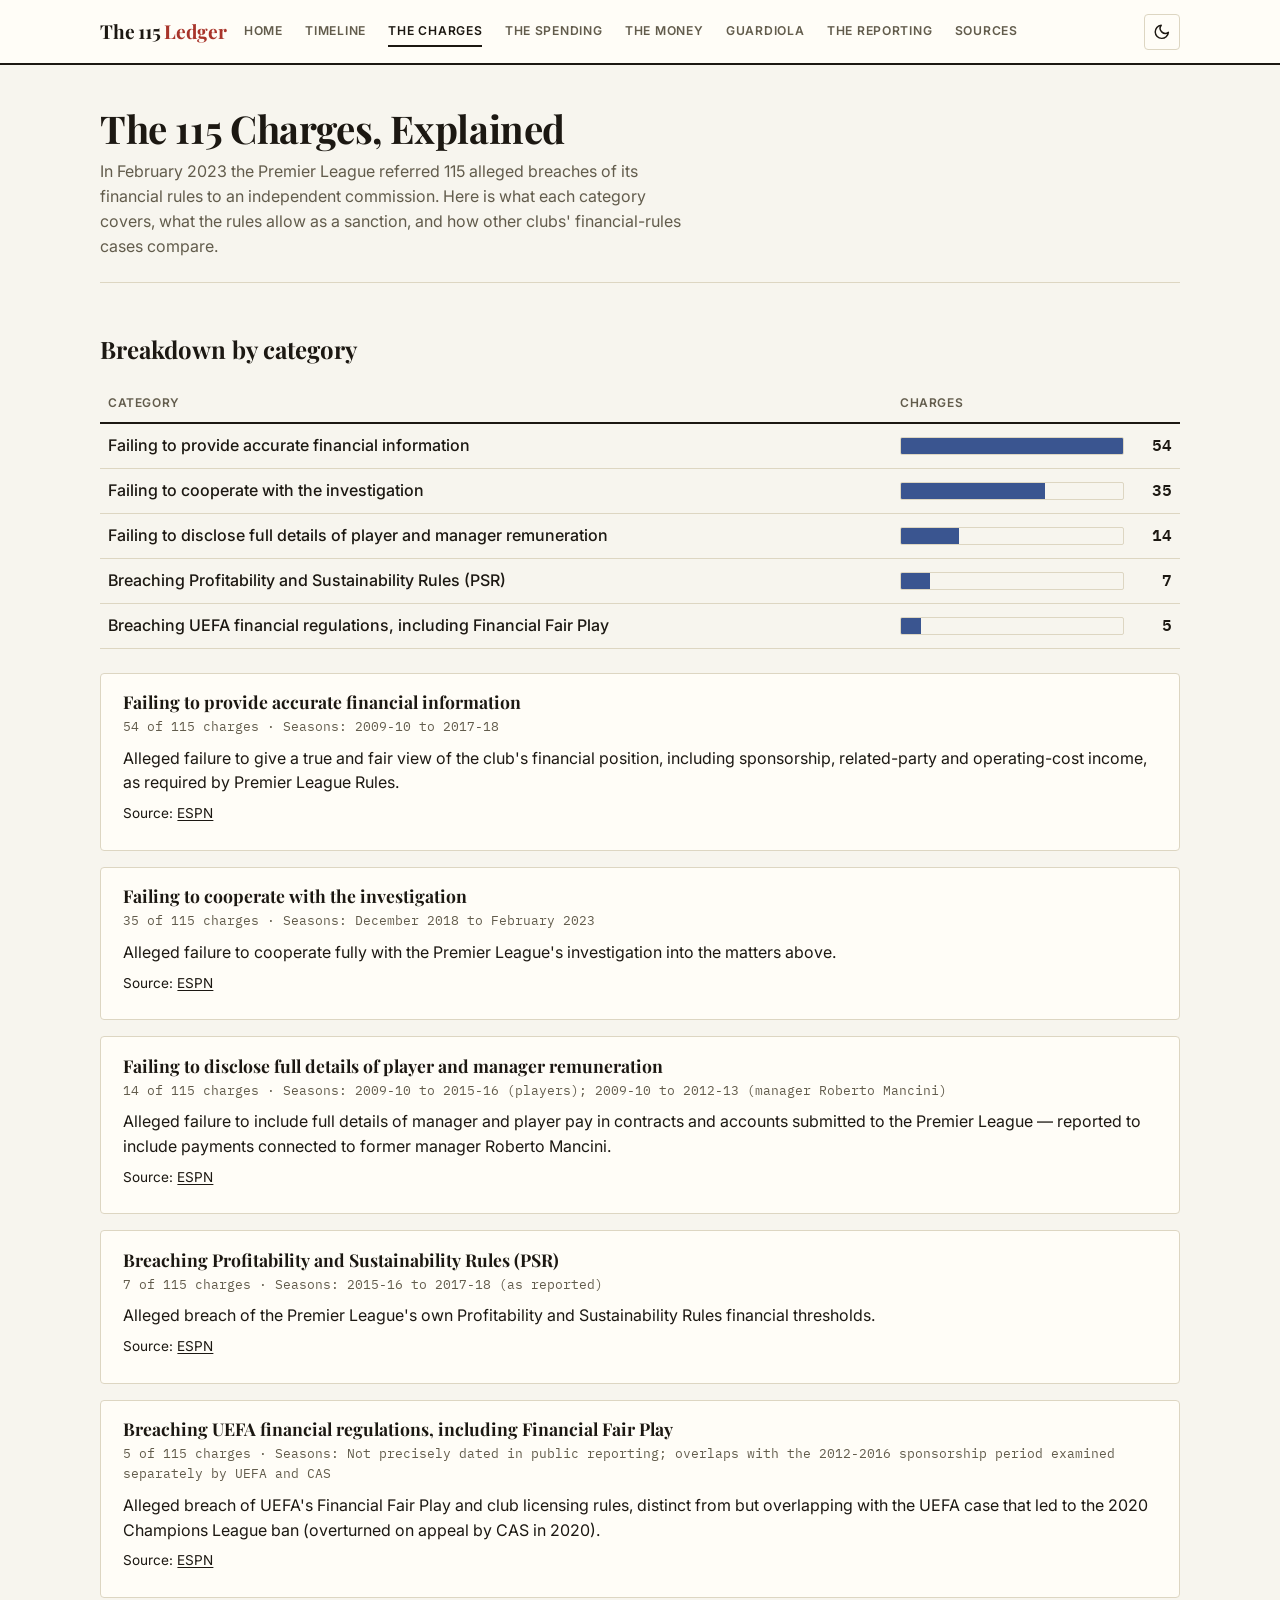
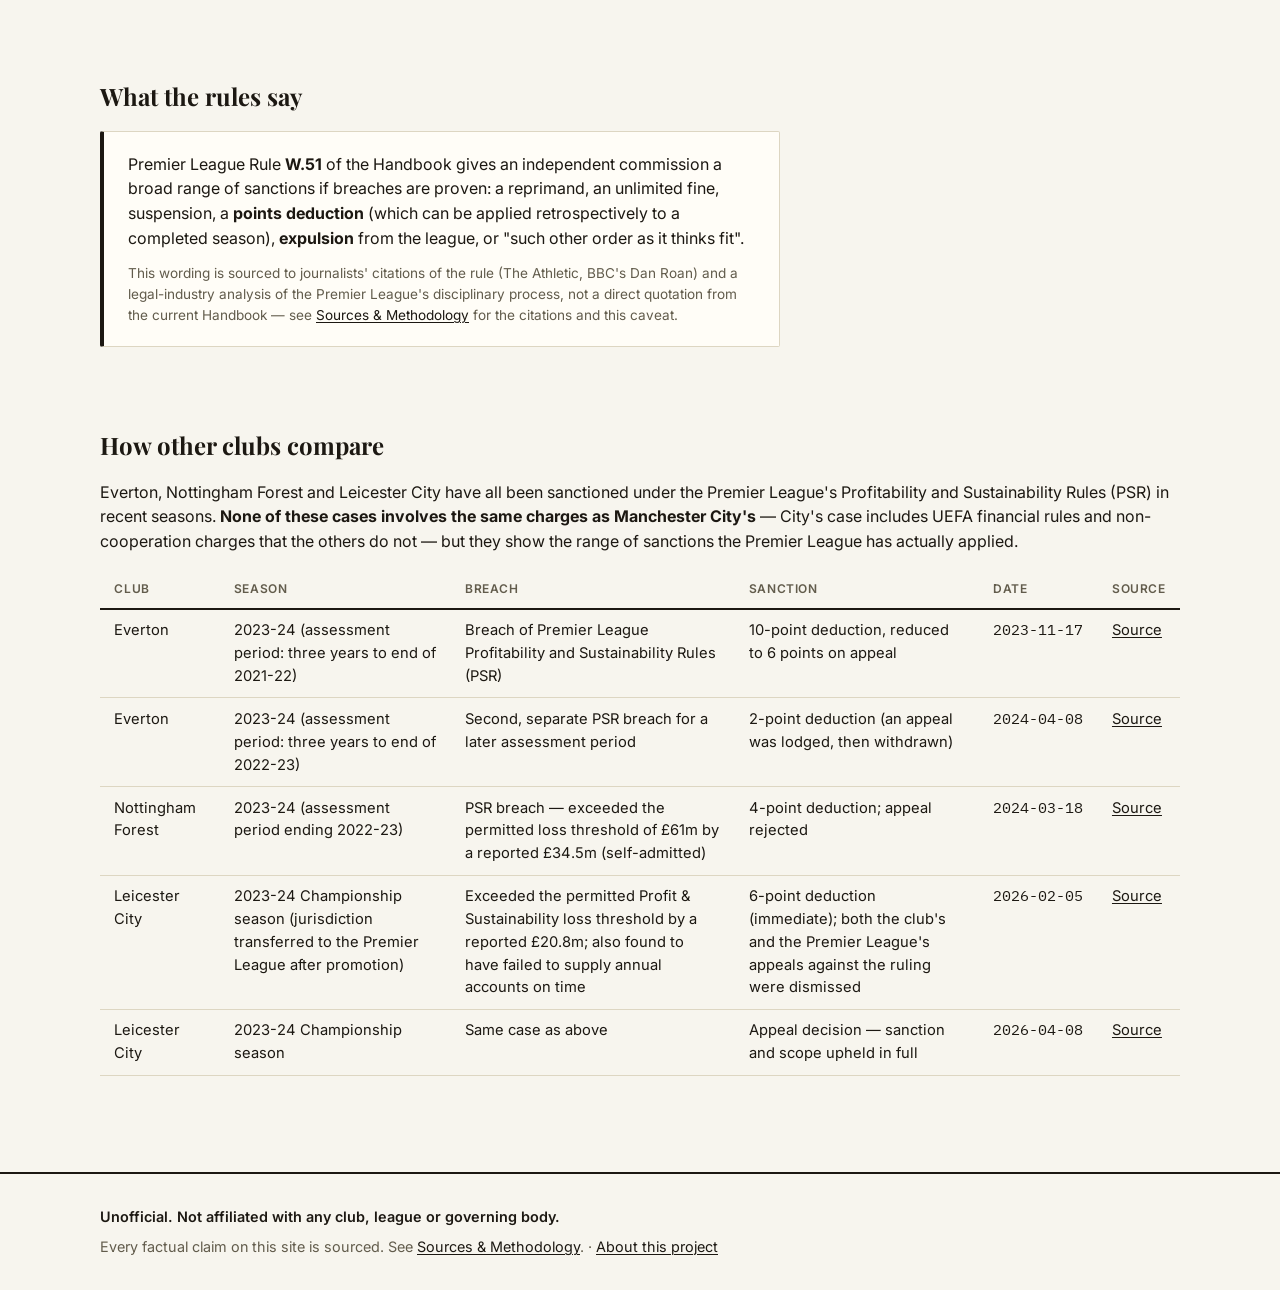
==== commit 52b7a21c: "Add a graphic, motion-led landing page; move the dashboard to home.html index.html is now a standalo" ====
--- a/charges.html
+++ b/charges.html
@@ -46,10 +46,10 @@
   <a class="skip-link" href="#main">Skip to main content</a>
   <header class="site-header">
     <div class="header-inner">
-      <a href="index.html" class="logo">The 115 <span class="logo-accent">Ledger</span></a>
+      <a href="home.html" class="logo">The 115 <span class="logo-accent">Ledger</span></a>
       <nav class="site-nav" id="site-nav" aria-label="Primary">
         <ul>
-        <li><a href="index.html">Home</a></li>
+        <li><a href="home.html">Home</a></li>
         <li><a href="timeline.html">Timeline</a></li>
         <li><a href="charges.html">The Charges</a></li>
         <li><a href="spending.html">The Spending</a></li>
@@ -149,7 +149,7 @@
   <footer class="site-footer">
     <div class="container footer-inner">
       <p class="disclaimer">Unofficial. Not affiliated with any club, league or governing body.</p>
-      <p class="footer-meta">Every factual claim on this site is sourced. See <a href="sources.html">Sources &amp; Methodology</a>.</p>
+      <p class="footer-meta">Every factual claim on this site is sourced. See <a href="sources.html">Sources &amp; Methodology</a>. &middot; <a href="index.html">About this project</a></p>
     </div>
   </footer>
     <script src="js/main.js" defer></script>
--- a/css/style.css
+++ b/css/style.css
@@ -1545,3 +1545,346 @@
   color: var(--text-muted);
   margin-bottom: 0.15rem;
 }
+
+/* Landing page — the site's front door. More graphic and more animated
+   than the documentary pages behind it, but the same ledger identity:
+   paper + ink + the one reserved red, typography and charts only. */
+
+.button {
+  display: inline-flex;
+  align-items: center;
+  gap: 0.4rem;
+  padding: 0.7rem 1.3rem;
+  border-radius: 3px;
+  font-weight: 600;
+  font-size: 0.95rem;
+  text-decoration: none;
+  border: 1.5px solid var(--text);
+  transition: transform 0.15s ease, background-color 0.15s ease, color 0.15s ease, border-color 0.15s ease;
+}
+
+.button:hover {
+  transform: translateY(-2px);
+  text-decoration: none;
+}
+
+.button-primary {
+  background: var(--text);
+  color: var(--bg);
+}
+
+.button-primary:visited {
+  color: var(--bg);
+}
+
+.button-primary:hover {
+  background: var(--accent);
+  border-color: var(--accent);
+  color: var(--accent-contrast);
+}
+
+.button-ghost {
+  background: transparent;
+  color: var(--text);
+  border-color: var(--border);
+}
+
+.button-ghost:visited {
+  color: var(--text);
+}
+
+.button-ghost:hover {
+  border-color: var(--text);
+}
+
+.landing-header .header-inner {
+  justify-content: space-between;
+}
+
+.landing-header-cta {
+  padding: 0.55rem 1.1rem;
+  font-size: 0.82rem;
+  white-space: nowrap;
+}
+
+.landing-hero {
+  position: relative;
+  padding: 3.5rem 0 3rem;
+  overflow: hidden;
+  border-bottom: 1px solid var(--border);
+}
+
+.landing-hero-inner {
+  position: relative;
+  z-index: 1;
+  max-width: 46rem;
+}
+
+.landing-eyebrow {
+  font-family: var(--font-mono);
+  text-transform: uppercase;
+  letter-spacing: 0.1em;
+  font-size: 0.78rem;
+  color: var(--accent);
+  font-weight: 600;
+  margin: 0 0 0.75rem;
+}
+
+.landing-title {
+  font-size: clamp(2.4rem, 7vw, 4.2rem);
+  line-height: 1.08;
+  margin: 0 0 1.1rem;
+  letter-spacing: -0.015em;
+}
+
+.landing-title-accent {
+  color: var(--accent);
+}
+
+.landing-lede {
+  font-size: 1.15rem;
+  color: var(--text-muted);
+  max-width: 56ch;
+  margin: 0 0 2rem;
+}
+
+.landing-clock {
+  display: grid;
+  grid-template-columns: repeat(auto-fit, minmax(200px, 1fr));
+  gap: 1rem;
+  max-width: 38rem;
+  margin: 0 0 1.75rem;
+}
+
+.landing-clock-tile {
+  background: var(--bg-elevated);
+  border: 1px solid var(--border);
+  border-top: 3px solid var(--accent);
+  border-radius: 4px;
+  padding: 1.1rem 1.3rem;
+}
+
+.landing-clock-value {
+  font-size: clamp(2.4rem, 6vw, 3.2rem);
+  font-weight: 600;
+  line-height: 1.05;
+  margin: 0;
+  color: var(--accent);
+}
+
+.landing-clock-label {
+  margin: 0.4rem 0 0;
+  color: var(--text-muted);
+  font-size: 0.85rem;
+}
+
+.landing-cta-row {
+  display: flex;
+  flex-wrap: wrap;
+  gap: 0.85rem;
+}
+
+/* Big decorative "115" watermark — typography only, no imagery. Purely
+   ornamental (aria-hidden), so it's fine for it to clip or overlap. */
+.landing-stamp {
+  position: absolute;
+  top: 50%;
+  right: -2.5rem;
+  transform: translateY(-50%) rotate(-8deg);
+  font-family: var(--font-serif);
+  font-weight: 800;
+  font-size: 22rem;
+  line-height: 1;
+  color: var(--ink-tint);
+  z-index: 0;
+  pointer-events: none;
+  user-select: none;
+}
+
+@media (max-width: 760px) {
+  .landing-stamp {
+    display: none;
+  }
+}
+
+/* Fact ticker — a slow, pausable marquee of sourced-elsewhere facts. */
+
+.fact-strip-wrap {
+  overflow: hidden;
+  border-top: 1px solid var(--border);
+  border-bottom: 1px solid var(--border);
+  background: var(--bg-elevated);
+  padding: 0.9rem 0;
+}
+
+.fact-strip {
+  display: flex;
+  width: max-content;
+  gap: 2.5rem;
+  padding: 0 1.25rem;
+}
+
+.fact-chip {
+  font-family: var(--font-mono);
+  font-size: 0.85rem;
+  color: var(--text-muted);
+  white-space: nowrap;
+}
+
+@media (prefers-reduced-motion: no-preference) {
+  .fact-strip {
+    animation: ticker-scroll 34s linear infinite;
+  }
+
+  .fact-strip-wrap:hover .fact-strip,
+  .fact-strip-wrap:focus-within .fact-strip {
+    animation-play-state: paused;
+  }
+}
+
+@media (prefers-reduced-motion: reduce) {
+  .fact-strip-wrap {
+    overflow-x: auto;
+  }
+
+  .fact-strip {
+    width: auto;
+    flex-wrap: wrap;
+  }
+
+  /* The list is duplicated in the DOM for the marquee loop; reduced-motion
+     users get the static version, so hide the second copy. */
+  .fact-strip .fact-chip:nth-child(n + 6) {
+    display: none;
+  }
+}
+
+@keyframes ticker-scroll {
+  from {
+    transform: translateX(0);
+  }
+  to {
+    transform: translateX(-50%);
+  }
+}
+
+.landing-about h2 {
+  margin: 0 0 0.75rem;
+}
+
+.landing-about p {
+  max-width: 68ch;
+  font-size: 1.05rem;
+}
+
+.landing-about-note {
+  color: var(--text-muted);
+  font-size: 0.95rem;
+}
+
+.landing-chart-head {
+  display: flex;
+  flex-wrap: wrap;
+  align-items: baseline;
+  justify-content: space-between;
+  gap: 0.5rem 1.5rem;
+  margin-bottom: 0.5rem;
+}
+
+.landing-chart-head h2 {
+  margin: 0;
+}
+
+.landing-chart-head a {
+  font-size: 0.9rem;
+  white-space: nowrap;
+}
+
+.explore-grid {
+  display: grid;
+  grid-template-columns: repeat(auto-fit, minmax(230px, 1fr));
+  gap: 1.1rem;
+}
+
+.explore-card {
+  display: block;
+  border: 1px solid var(--border);
+  border-radius: 4px;
+  background: var(--bg-elevated);
+  padding: 1.4rem 1.5rem;
+  text-decoration: none;
+  color: var(--text);
+  transition: transform 0.2s ease, box-shadow 0.2s ease, border-color 0.2s ease;
+}
+
+.explore-card:visited {
+  color: var(--text);
+}
+
+.explore-card:hover {
+  transform: translateY(-3px);
+  box-shadow: var(--shadow);
+  border-color: var(--text);
+  text-decoration: none;
+}
+
+.explore-icon {
+  display: inline-flex;
+  width: 2.25rem;
+  height: 2.25rem;
+  align-items: center;
+  justify-content: center;
+  border-radius: 50%;
+  background: var(--accent-tint);
+  color: var(--accent);
+  margin-bottom: 0.85rem;
+}
+
+.explore-icon svg {
+  width: 1.2rem;
+  height: 1.2rem;
+}
+
+.explore-card h3 {
+  margin: 0 0 0.4rem;
+  font-size: 1.1rem;
+}
+
+.explore-card p {
+  margin: 0;
+  color: var(--text-muted);
+  font-size: 0.92rem;
+}
+
+.quote-preview-grid {
+  display: grid;
+  grid-template-columns: repeat(auto-fit, minmax(280px, 1fr));
+  gap: 1.25rem;
+}
+
+.quote-preview-card {
+  border: 1px solid var(--border);
+  border-left: 4px solid var(--accent);
+  border-radius: 2px;
+  background: var(--bg-elevated);
+  padding: 1.3rem 1.5rem;
+}
+
+.quote-preview-card blockquote {
+  margin: 0 0 0.75rem;
+  font-family: var(--font-serif);
+  font-size: 1.15rem;
+  font-style: italic;
+  line-height: 1.4;
+}
+
+.quote-preview-meta {
+  margin: 0 0 0.6rem;
+  color: var(--text-muted);
+  font-family: var(--font-mono);
+  font-size: 0.82rem;
+}
+
+.quote-preview-card a {
+  font-size: 0.9rem;
+}
